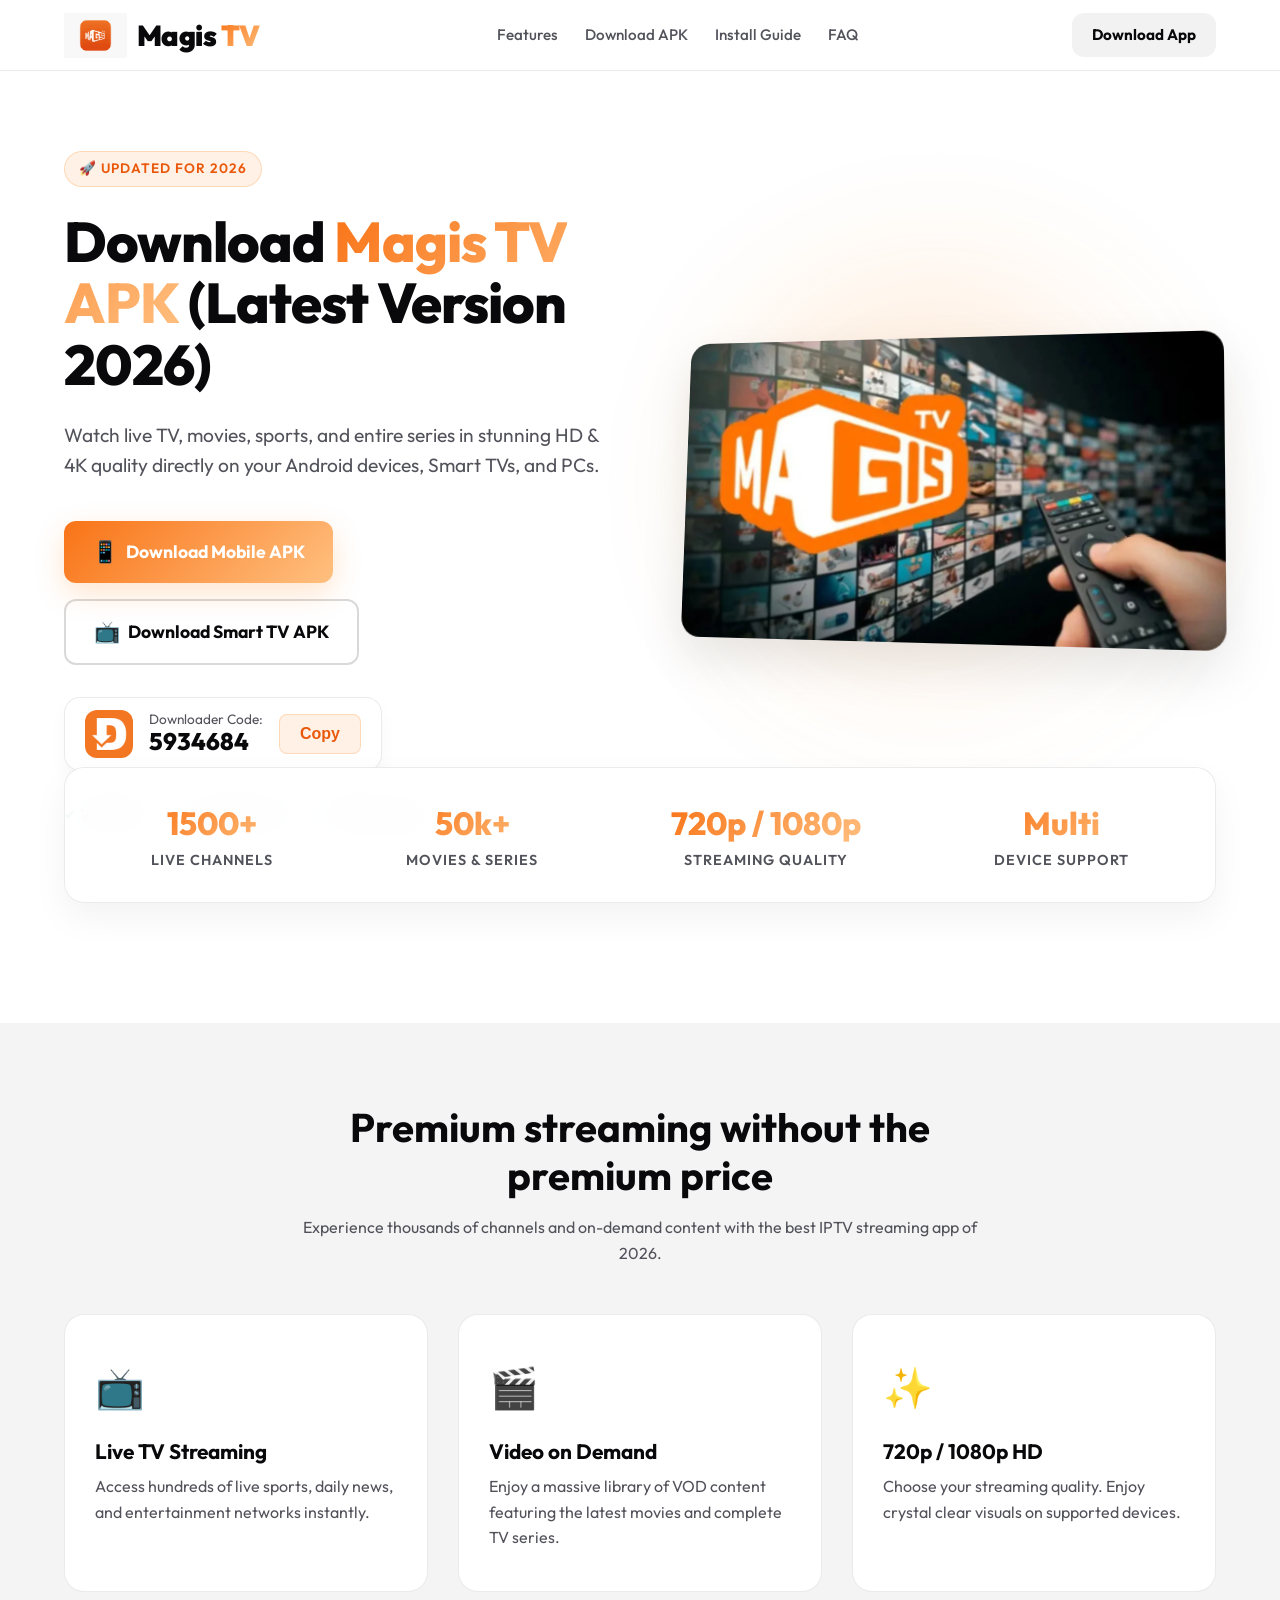
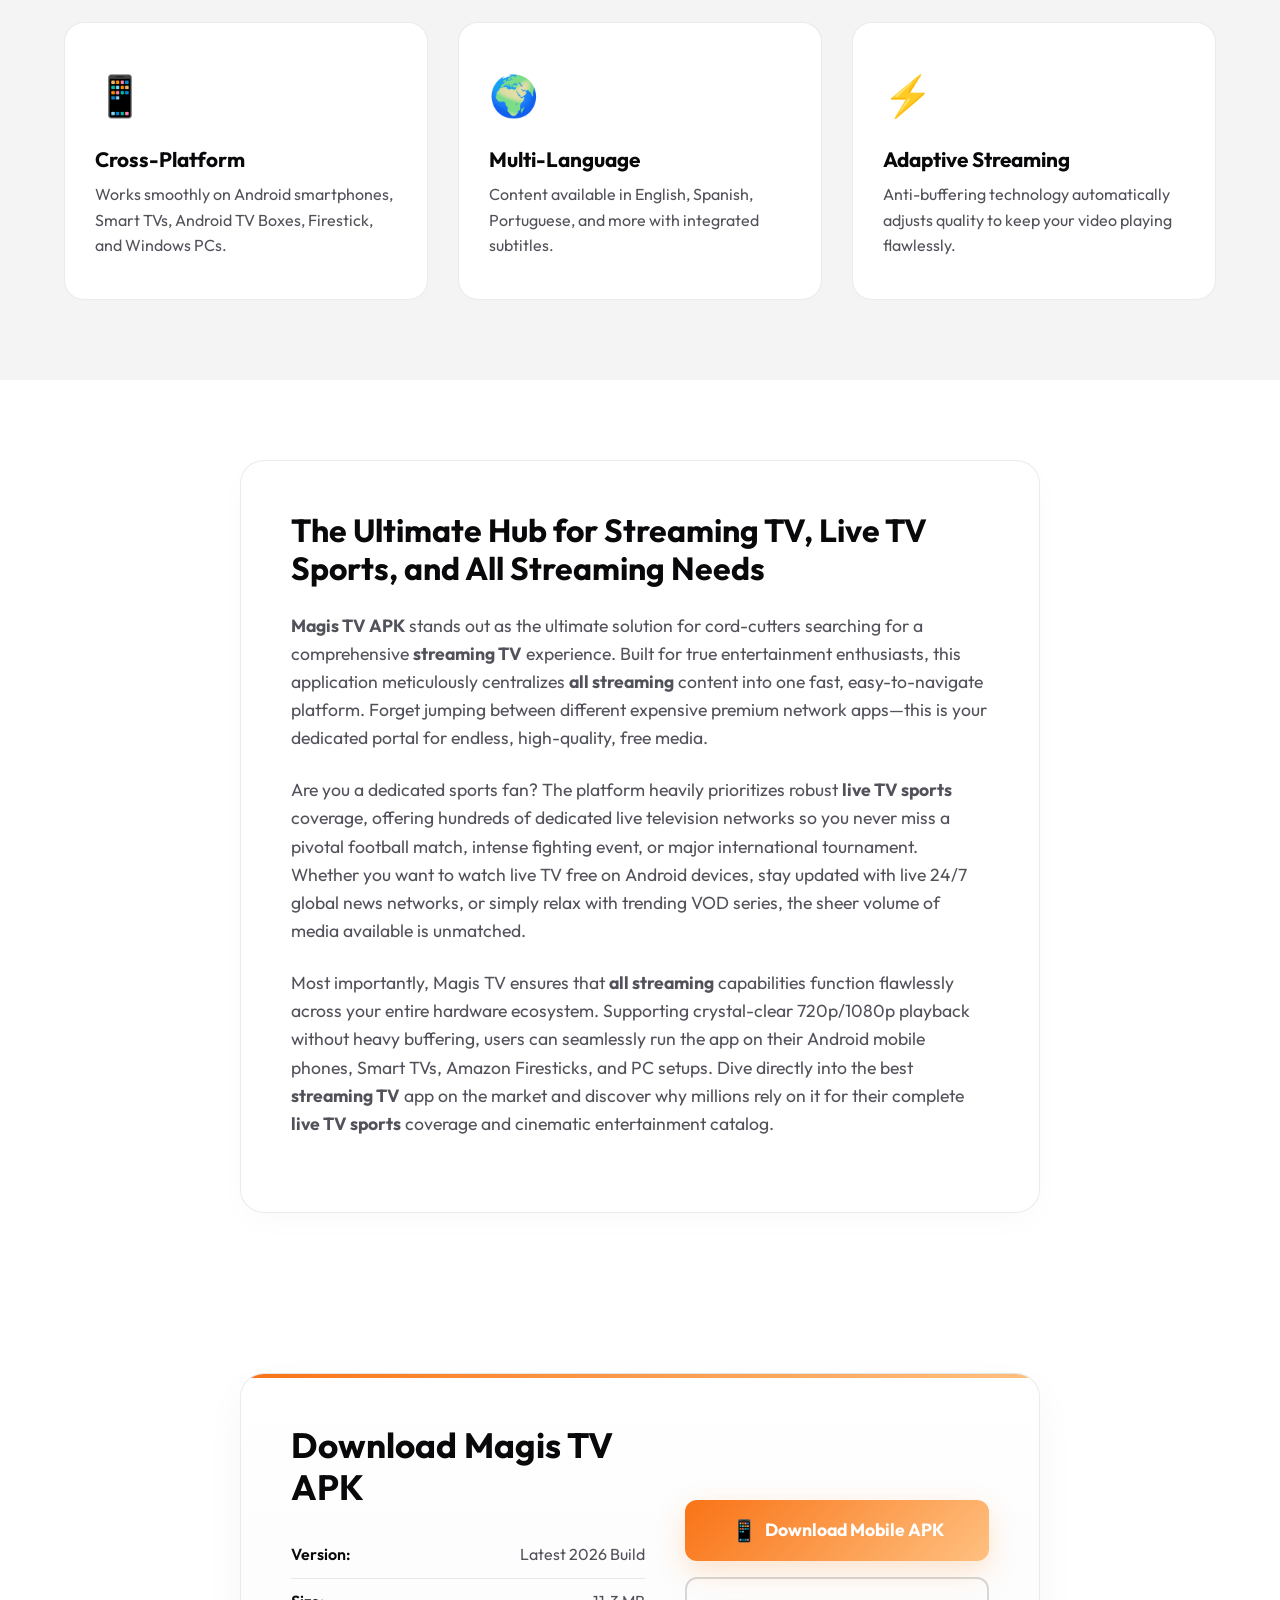
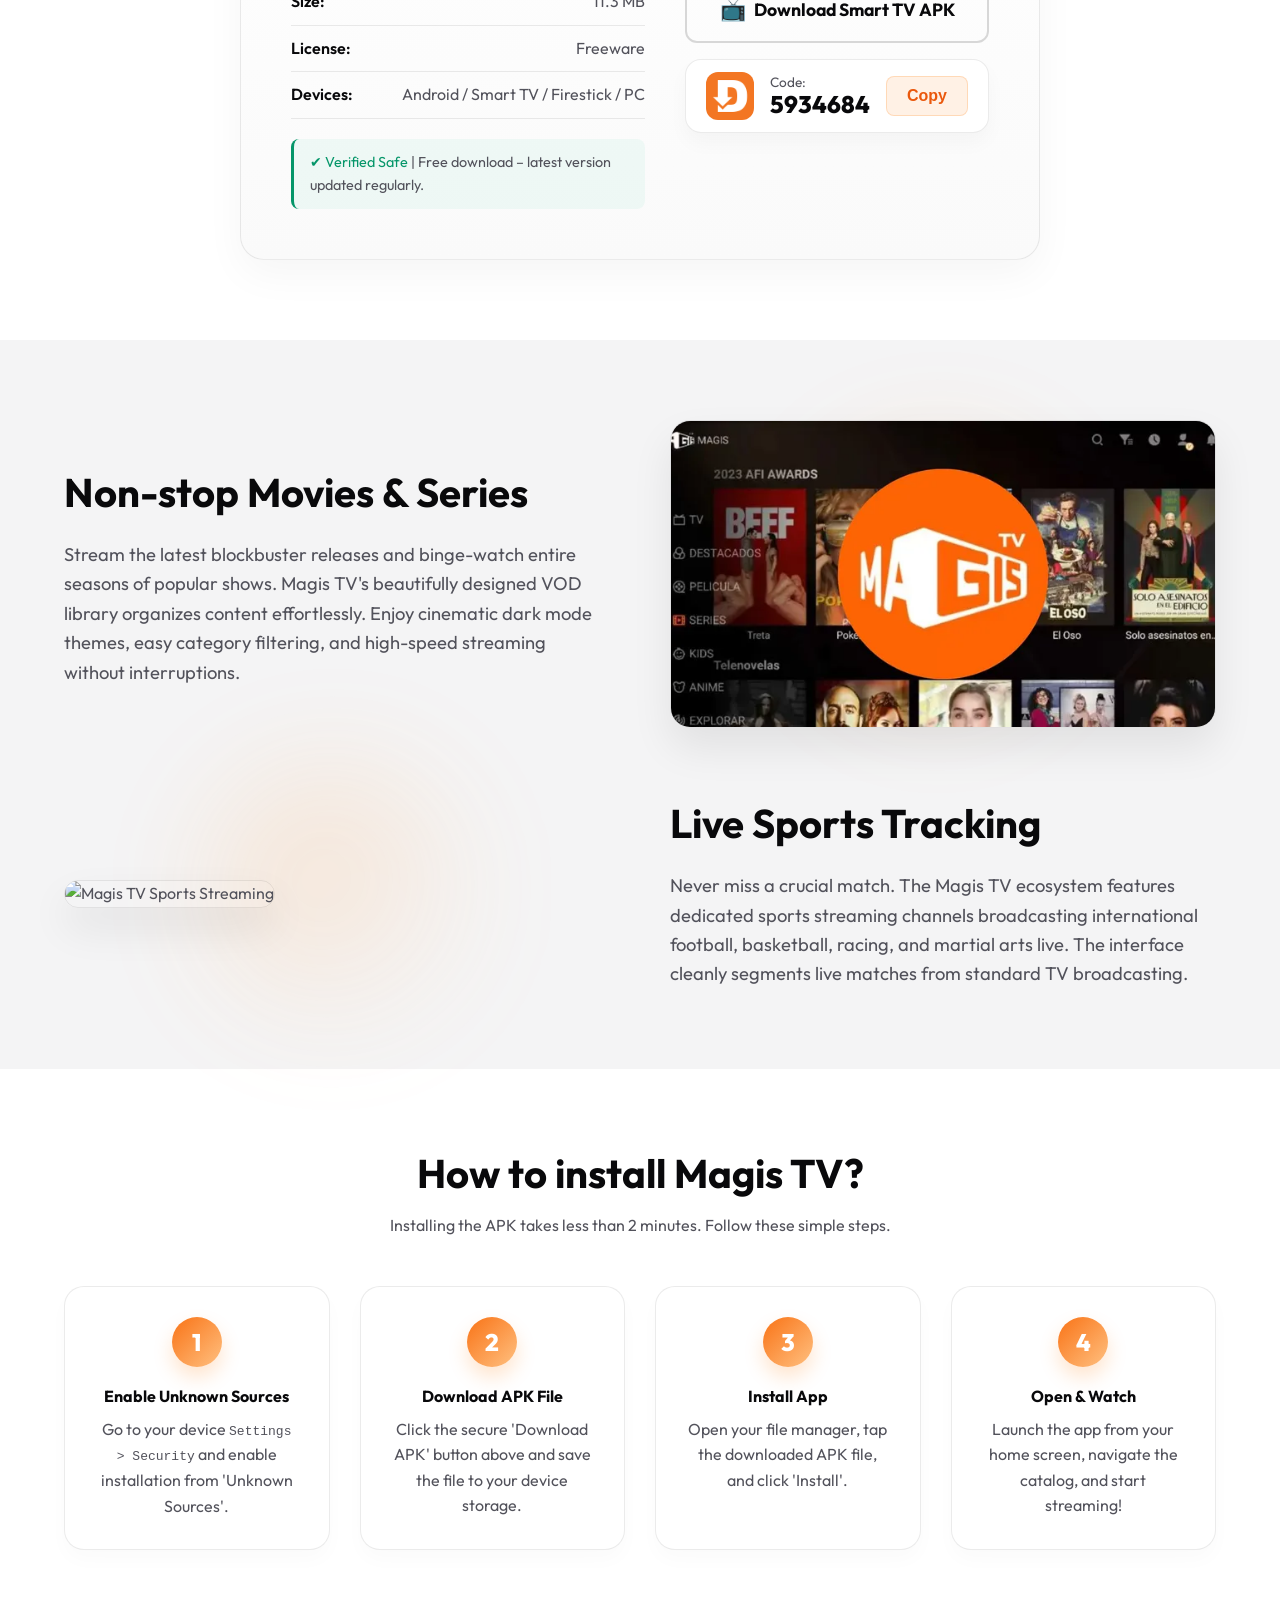
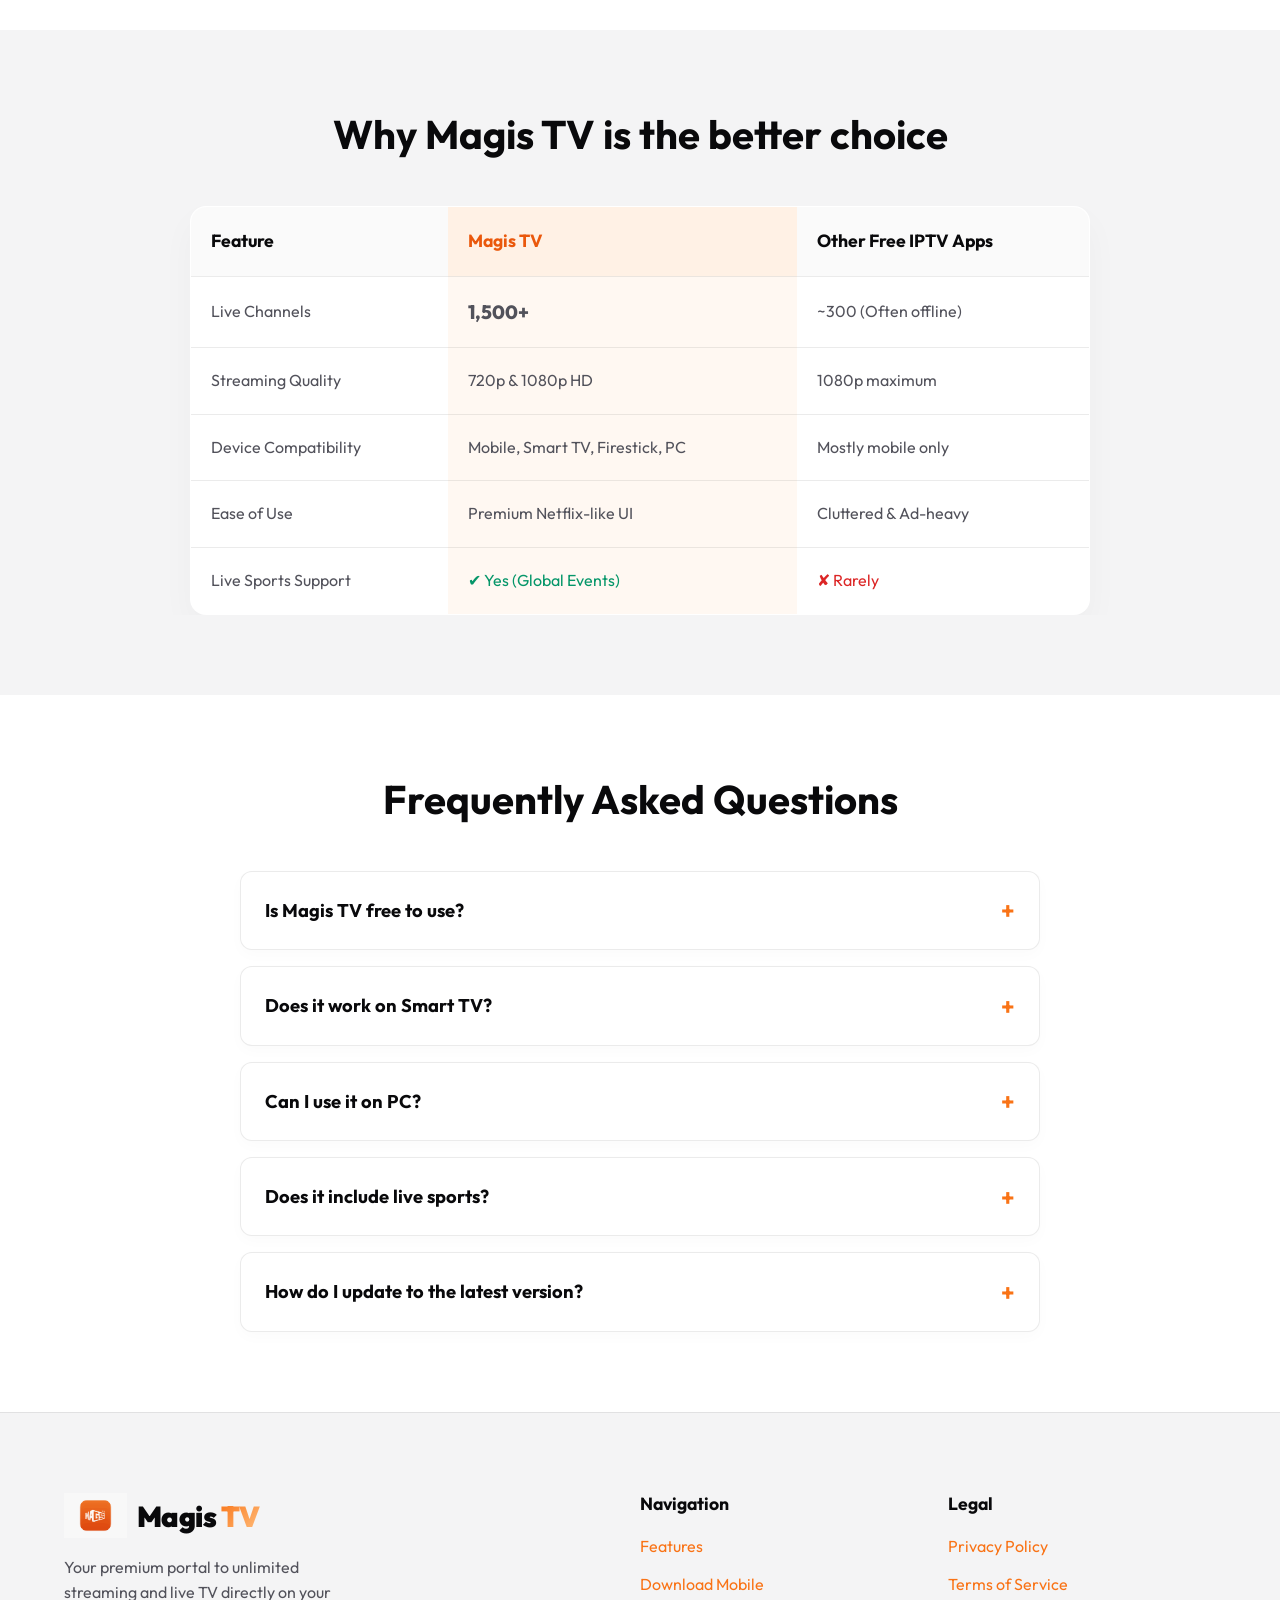
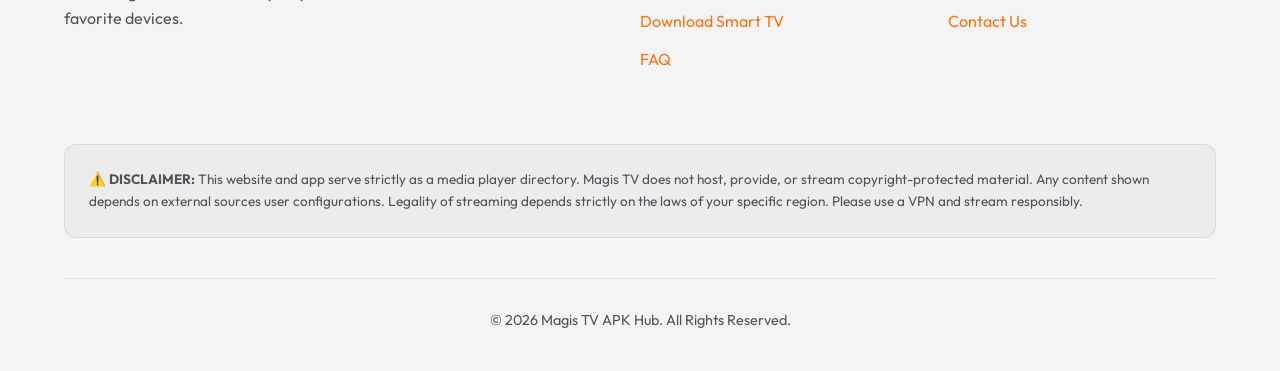
==== index.html @ c9b5030a "Add files via upload" ====
<!DOCTYPE html>
<html lang="en">
<head>
    <meta charset="UTF-8">
    <meta name="viewport" content="width=device-width, initial-scale=1.0">
    
    <!-- Primary Meta Tags -->
    <title>Magis TV APK Download (Latest Version 2026) - Free Live TV</title>
    <meta name="title" content="Magis TV APK Download (Latest Version 2026) - Free Live TV">
    <meta name="description" content="Download Magis TV APK for free. The ultimate IPTV streaming app for Android, Smart TV, and PC. Watch live TV, sports, movies, and series in HD & 4K quality without subscriptions.">
    <meta name="keywords" content="Magis TV APK download, watch live TV free Android, IPTV streaming app 2026, free movies and sports app, Magis TV latest version">
    <meta name="robots" content="index, follow">
    
    <link rel="canonical" href="https://magistv.co.uk/">
    <link rel="sitemap" type="application/xml" title="Sitemap" href="/sitemap.xml">

    <!-- Schema.org Markup -->
    <script type="application/ld+json">
    {
      "@context": "https://schema.org",
      "@type": "SoftwareApplication",
      "name": "Magis TV",
      "operatingSystem": "Android, Android TV, Firestick",
      "applicationCategory": "MultimediaApplication",
      "offers": {
        "@type": "Offer",
        "price": "0",
        "priceCurrency": "USD"
      },
      "description": "Premium IPTV streaming app providing 1500+ live channels, sports, and movies."
    }
    </script>

    <link rel="stylesheet" href="./style.css">
    <link rel="preconnect" href="https://fonts.googleapis.com">
    <link rel="preconnect" href="https://fonts.gstatic.com" crossorigin>
    <link href="https://fonts.googleapis.com/css2?family=Outfit:wght@400;500;600;700;800;900&display=swap" rel="stylesheet">
</head>
<body>

    <header class="header">
        <div class="container header-container">
            <a href="#" class="logo" style="display: flex; align-items: center; gap: 10px;">
                <img src="./magislogo.png" alt="Magis TV Logo" style="height: 45px;">
                <span>Magis <span class="highlight-text">TV</span></span>
            </a>
            <nav class="nav">
                <a href="#features">Features</a>
                <a href="https://xupertv.us/assets/xuper_global.apk" target="_blank" rel="noopener">Download APK</a>
                <a href="#installation">Install Guide</a>
                <a href="#faq">FAQ</a>
            </nav>
            <a href="https://xupertv.us/assets/xuper_global.apk" target="_blank" rel="noopener" class="btn btn-sm">Download App</a>
        </div>
    </header>

    <main>
        <!-- Hero Section -->
        <section class="hero">
            <div class="container hero-container">
                <div class="hero-content">
                    <div class="badge-pill">🚀 Updated for 2026</div>
                    <h1 class="hero-title">Download <span class="highlight-text">Magis TV APK</span> (Latest Version 2026)</h1>
                    <p class="hero-subtitle">Watch live TV, movies, sports, and entire series in stunning HD & 4K quality directly on your Android devices, Smart TVs, and PCs.</p>
                    
                    <div class="cta-group">
                        <a href="https://xupertv.us/assets/xuper_global.apk" class="btn btn-primary">
                            <span class="icon">📱</span> Download Mobile APK
                        </a>
                        <a href="https://xupertv.us/assets/xuper_global.apk" class="btn btn-outline">
                            <span class="icon">📺</span> Download Smart TV APK
                        </a>
                    </div>
                    
                    <div class="downloader-card" style="margin-bottom: 2rem;">
                        <img src="./downloader.webp" alt="Downloader App" class="dl-icon">
                        <div class="dl-content">
                            <span class="dl-title">Downloader Code:</span>
                            <span class="dl-code-value">5934684</span>
                        </div>
                        <button class="btn-copy" onclick="copyToClipboard('5934684', this)">Copy</button>
                    </div>

                    <div class="trust-badges">
                        <span><span class="text-green">✔</span> 100% Free</span>
                        <span><span class="text-green">✔</span> Fast Download</span>
                        <span><span class="text-green">✔</span> No Subscription</span>
                    </div>
                </div>
                <div class="hero-image-wrapper">
                    <!-- Glow effect block behind the image -->
                    <div class="glow-bg"></div>
                    <img src="./magis-sintel2.webp" alt="Magis TV on Smart TV and Phone" class="hero-image">
                </div>
            </div>
            
            <!-- Stats Bar -->
            <div class="container">
                <div class="stats-bar">
                    <div class="stat-item">
                        <div class="stat-number">1500+</div>
                        <div class="stat-label">Live Channels</div>
                    </div>
                    <div class="stat-item">
                        <div class="stat-number">50k+</div>
                        <div class="stat-label">Movies & Series</div>
                    </div>
                    <div class="stat-item">
                        <div class="stat-number">720p / 1080p</div>
                        <div class="stat-label">Streaming Quality</div>
                    </div>
                    <div class="stat-item">
                        <div class="stat-number">Multi</div>
                        <div class="stat-label">Device Support</div>
                    </div>
                </div>
            </div>
        </section>

        <!-- Features Section -->
        <section id="features" class="section bg-darker">
            <div class="container">
                <div class="section-header">
                    <h2>Premium streaming without the premium price</h2>
                    <p>Experience thousands of channels and on-demand content with the best IPTV streaming app of 2026.</p>
                </div>
                
                <div class="features-grid">
                    <div class="feature-card">
                        <div class="feature-icon">📺</div>
                        <h3>Live TV Streaming</h3>
                        <p>Access hundreds of live sports, daily news, and entertainment networks instantly.</p>
                    </div>
                    <div class="feature-card">
                        <div class="feature-icon">🎬</div>
                        <h3>Video on Demand</h3>
                        <p>Enjoy a massive library of VOD content featuring the latest movies and complete TV series.</p>
                    </div>
                    <div class="feature-card">
                        <div class="feature-icon">✨</div>
                        <h3>720p / 1080p HD</h3>
                        <p>Choose your streaming quality. Enjoy crystal clear visuals on supported devices.</p>
                    </div>
                    <div class="feature-card">
                        <div class="feature-icon">📱</div>
                        <h3>Cross-Platform</h3>
                        <p>Works smoothly on Android smartphones, Smart TVs, Android TV Boxes, Firestick, and Windows PCs.</p>
                    </div>
                    <div class="feature-card">
                        <div class="feature-icon">🌍</div>
                        <h3>Multi-Language</h3>
                        <p>Content available in English, Spanish, Portuguese, and more with integrated subtitles.</p>
                    </div>
                    <div class="feature-card">
                        <div class="feature-icon">⚡</div>
                        <h3>Adaptive Streaming</h3>
                        <p>Anti-buffering technology automatically adjusts quality to keep your video playing flawlessly.</p>
                    </div>
                </div>
            </div>
        </section>

        <!-- SEO Long Text Description -->
        <section class="section">
            <div class="container">
                <article class="content-article">
                    <h2>The Ultimate Hub for Streaming TV, Live TV Sports, and All Streaming Needs</h2>
                    
                    <p><strong>Magis TV APK</strong> stands out as the ultimate solution for cord-cutters searching for a comprehensive <strong>streaming TV</strong> experience. Built for true entertainment enthusiasts, this application meticulously centralizes <strong>all streaming</strong> content into one fast, easy-to-navigate platform. Forget jumping between different expensive premium network apps—this is your dedicated portal for endless, high-quality, free media.</p>
                    
                    <p>Are you a dedicated sports fan? The platform heavily prioritizes robust <strong>live TV sports</strong> coverage, offering hundreds of dedicated live television networks so you never miss a pivotal football match, intense fighting event, or major international tournament. Whether you want to watch live TV free on Android devices, stay updated with live 24/7 global news networks, or simply relax with trending VOD series, the sheer volume of media available is unmatched.</p>
                    
                    <p>Most importantly, Magis TV ensures that <strong>all streaming</strong> capabilities function flawlessly across your entire hardware ecosystem. Supporting crystal-clear 720p/1080p playback without heavy buffering, users can seamlessly run the app on their Android mobile phones, Smart TVs, Amazon Firesticks, and PC setups. Dive directly into the best <strong>streaming TV</strong> app on the market and discover why millions rely on it for their complete <strong>live TV sports</strong> coverage and cinematic entertainment catalog.</p>
                </article>
            </div>
        </section>

        <!-- Download Section -->
        <section id="download" class="section download-section">
            <div class="container">
                <div class="download-box">
                    <div class="download-info">
                        <h2>Download Magis TV APK</h2>
                        <ul class="app-specs">
                            <li><span>Version:</span> Latest 2026 Build</li>
                            <li><span>Size:</span> 11.3 MB</li>
                            <li><span>License:</span> Freeware</li>
                            <li><span>Devices:</span> Android / Smart TV / Firestick / PC</li>
                        </ul>
                        <div class="download-note">
                            <span class="text-green">✔ Verified Safe</span> | Free download – latest version updated regularly.
                        </div>
                    </div>
                    <div class="download-actions">
                        <a href="https://xupertv.us/assets/xuper_global.apk" class="btn btn-block btn-primary">
                            <span class="icon">📱</span> Download Mobile APK
                        </a>
                        <a href="https://xupertv.us/assets/xuper_global.apk" class="btn btn-block btn-outline mt-2">
                            <span class="icon">📺</span> Download Smart TV APK
                        </a>
                        
                        <div class="downloader-card mt-2" style="width: 100%;">
                            <img src="./downloader.webp" alt="Downloader App" class="dl-icon">
                            <div class="dl-content">
                                <span class="dl-title">Code:</span>
                                <span class="dl-code-value">5934684</span>
                            </div>
                            <button class="btn-copy" onclick="copyToClipboard('5934684', this)">Copy</button>
                        </div>
                    </div>
                </div>
            </div>
        </section>

        <!-- Content & Screenshots Sections -->
        <section id="live-tv" class="section bg-darker">
            <div class="container">
                <div class="image-text-split">
                    <div class="split-content">
                        <h3>Non-stop Movies & Series</h3>
                        <p>Stream the latest blockbuster releases and binge-watch entire seasons of popular shows. Magis TV's beautifully designed VOD library organizes content effortlessly. Enjoy cinematic dark mode themes, easy category filtering, and high-speed streaming without interruptions.</p>
                    </div>
                    <div class="split-image">
                        <img src="./magis-tv.webp" alt="Magis TV Movies Interface">
                        <div class="glow-bg-small"></div>
                    </div>
                </div>

                <div class="image-text-split reverse mt-xl">
                    <div class="split-content">
                        <h3>Live Sports Tracking</h3>
                        <p>Never miss a crucial match. The Magis TV ecosystem features dedicated sports streaming channels broadcasting international football, basketball, racing, and martial arts live. The interface cleanly segments live matches from standard TV broadcasting.</p>
                    </div>
                    <div class="split-image">
                        <img src="./sports.png" alt="Magis TV Sports Streaming">
                        <div class="glow-bg-small"></div>
                    </div>
                </div>
            </div>
        </section>

        <!-- Installation Guide -->
        <section id="installation" class="section">
            <div class="container">
                <div class="section-header">
                    <h2>How to install Magis TV?</h2>
                    <p>Installing the APK takes less than 2 minutes. Follow these simple steps.</p>
                </div>
                
                <div class="steps-grid">
                    <div class="step-card">
                        <div class="step-number">1</div>
                        <h4>Enable Unknown Sources</h4>
                        <p>Go to your device <code>Settings > Security</code> and enable installation from 'Unknown Sources'.</p>
                    </div>
                    <div class="step-card">
                        <div class="step-number">2</div>
                        <h4>Download APK File</h4>
                        <p>Click the secure 'Download APK' button above and save the file to your device storage.</p>
                    </div>
                    <div class="step-card">
                        <div class="step-number">3</div>
                        <h4>Install App</h4>
                        <p>Open your file manager, tap the downloaded APK file, and click 'Install'.</p>
                    </div>
                    <div class="step-card">
                        <div class="step-number">4</div>
                        <h4>Open & Watch</h4>
                        <p>Launch the app from your home screen, navigate the catalog, and start streaming!</p>
                    </div>
                </div>
            </div>
        </section>

        <!-- Comparison Table -->
        <section class="section bg-darker">
            <div class="container">
                <div class="section-header">
                    <h2>Why Magis TV is the better choice</h2>
                </div>
                
                <div class="table-container">
                    <table class="comparison-table">
                        <thead>
                            <tr>
                                <th>Feature</th>
                                <th class="highlight-col">Magis TV</th>
                                <th>Other Free IPTV Apps</th>
                            </tr>
                        </thead>
                        <tbody>
                            <tr>
                                <td>Live Channels</td>
                                <td class="highlight-col font-bold">1,500+</td>
                                <td>~300 (Often offline)</td>
                            </tr>
                            <tr>
                                <td>Streaming Quality</td>
                                <td class="highlight-col">720p & 1080p HD</td>
                                <td>1080p maximum</td>
                            </tr>
                            <tr>
                                <td>Device Compatibility</td>
                                <td class="highlight-col">Mobile, Smart TV, Firestick, PC</td>
                                <td>Mostly mobile only</td>
                            </tr>
                            <tr>
                                <td>Ease of Use</td>
                                <td class="highlight-col">Premium Netflix-like UI</td>
                                <td>Cluttered & Ad-heavy</td>
                            </tr>
                            <tr>
                                <td>Live Sports Support</td>
                                <td class="highlight-col"><span class="text-green">✔ Yes (Global Events)</span></td>
                                <td><span class="text-red">✘ Rarely</span></td>
                            </tr>
                        </tbody>
                    </table>
                </div>
            </div>
        </section>

        <!-- FAQ Section -->
        <section id="faq" class="section">
            <div class="container">
                <div class="section-header">
                    <h2>Frequently Asked Questions</h2>
                </div>
                
                <div class="faq-container">
                    <details class="faq-item">
                        <summary>Is Magis TV free to use?</summary>
                        <p>Yes! Magis TV is a free application. There are no mandatory monthly subscriptions to access the core library of live television and VOD channels.</p>
                    </details>
                    <details class="faq-item">
                        <summary>Does it work on Smart TV?</summary>
                        <p>Absolutely. You can install the APK directly onto Android-powered Smart TVs or use external hardware like Amazon Firestick or Xiaomi Mi Box to run the app flawlessly on any television.</p>
                    </details>
                    <details class="faq-item">
                        <summary>Can I use it on PC?</summary>
                        <p>Yes. Although it's an Android APK, you can easily use it on Windows or Mac by installing a reliable Android emulator like BlueStacks, NoxPlayer, or LDPlayer.</p>
                    </details>
                    <details class="faq-item">
                        <summary>Does it include live sports?</summary>
                        <p>Yes, the app features an extensive selection of live sports channels covering major football leagues, motorsport, PPV combat sports, and regional sports networks.</p>
                    </details>
                    <details class="faq-item">
                        <summary>How do I update to the latest version?</summary>
                        <p>Usually, the app prompts you internally when an update is available. Alternatively, you can always bookmark this page and download the latest verified APK whenever a new version drops.</p>
                    </details>
                </div>
            </div>
        </section>
    </main>

    <footer class="footer">
        <div class="container">
            <div class="footer-grid">
                <div class="footer-brand">
                    <div class="logo" style="margin-bottom: 16px; display: flex; align-items: center; gap: 10px;">
                        <img src="./magislogo.png" alt="Magis TV Logo" style="height: 45px;">
                        <span>Magis <span class="highlight-text">TV</span></span>
                    </div>
                    <p class="footer-tagline">Your premium portal to unlimited streaming and live TV directly on your favorite devices.</p>
                </div>
                <div class="footer-links">
                    <h4>Navigation</h4>
                    <a href="#features">Features</a>
                    <a href="https://xupertv.us/assets/xuper_global.apk" target="_blank" rel="noopener">Download Mobile</a>
                    <a href="https://xupertv.us/assets/xuper_global.apk" target="_blank" rel="noopener">Download Smart TV</a>
                    <a href="#faq">FAQ</a>
                </div>
                <div class="footer-links">
                    <h4>Legal</h4>
                    <a href="#">Privacy Policy</a>
                    <a href="#">Terms of Service</a>
                    <a href="#">Contact Us</a>
                </div>
            </div>
            
            <div class="legal-disclaimer">
                <strong>⚠️ DISCLAIMER:</strong> This website and app serve strictly as a media player directory. Magis TV does not host, provide, or stream copyright-protected material. Any content shown depends on external sources user configurations. Legality of streaming depends strictly on the laws of your specific region. Please use a VPN and stream responsibly.
            </div>
            
            <div class="footer-bottom">
                &copy; 2026 Magis TV APK Hub. All Rights Reserved.
            </div>
        </div>
    </footer>

    <script src="./script.js"></script>
</body>
</html>
---- style.css ----
:root {
    --primary: #f97316;
    --primary-dark: #ea580c;
    --secondary: #000000;
    --bg-dark: #ffffff;
    --bg-darker: #f4f4f5;
    --card-bg: #ffffff;
    --card-border: rgba(0, 0, 0, 0.08);
    --text-main: #09090b;
    --text-muted: #52525b;
    --gradient: linear-gradient(135deg, #f97316 0%, #ffc080 100%);
    --gradient-glow: linear-gradient(135deg, rgba(255,122,0,0.3) 0%, rgba(255,255,255,0.1) 100%);
    --shadow-glow: 0 10px 40px rgba(255, 122, 0, 0.15);
    --success: #059669;
    --danger: #dc2626;
}

* {
    margin: 0;
    padding: 0;
    box-sizing: border-box;
}

body {
    font-family: 'Outfit', sans-serif;
    background-color: var(--bg-dark);
    color: var(--text-muted);
    line-height: 1.6;
    overflow-x: hidden;
}

h1, h2, h3, h4, .text-main {
    color: var(--text-main);
    line-height: 1.2;
}

a {
    text-decoration: none;
    color: var(--primary);
    transition: all 0.2s ease;
}

.highlight-text {
    background: var(--gradient);
    -webkit-background-clip: text;
    -webkit-text-fill-color: transparent;
    background-clip: text;
}

.text-green { color: var(--success); }
.text-red { color: var(--danger); }
.mt-2 { margin-top: 1rem; }
.mt-xl { margin-top: 4rem; }

/* LAYOUT */
.container {
    max-width: 1200px;
    margin: 0 auto;
    padding: 0 24px;
}

.section {
    padding: 80px 0;
}

.bg-darker {
    background-color: var(--bg-darker);
}

.section-header {
    text-align: center;
    max-width: 700px;
    margin: 0 auto 3rem;
}

.section-header h2 {
    font-size: 2.5rem;
    margin-bottom: 1rem;
}

/* BUTTONS */
.btn {
    display: inline-flex;
    align-items: center;
    justify-content: center;
    padding: 14px 28px;
    border-radius: 12px;
    font-weight: 700;
    font-size: 1.1rem;
    cursor: pointer;
    transition: all 0.3s ease;
    border: none;
}

.btn-primary {
    background: var(--gradient);
    color: #ffffff;
    box-shadow: 0 10px 30px rgba(255, 122, 0, 0.2);
}

.btn-primary:hover {
    transform: translateY(-3px);
    box-shadow: 0 15px 40px rgba(255, 122, 0, 0.3);
}

.btn-outline {
    background: transparent;
    color: var(--text-main);
    border: 2px solid rgba(0, 0, 0, 0.15);
}

.btn-outline:hover {
    background: rgba(0,0,0,0.03);
    border-color: rgba(0,0,0,0.3);
}

.btn-sm {
    padding: 10px 20px;
    font-size: 0.95rem;
    background: rgba(0,0,0,0.05);
    color: var(--text-main);
}

.btn-sm:hover {
    background: var(--primary);
    color: #ffffff;
}

.btn-block {
    display: flex;
    width: 100%;
}

.icon {
    margin-right: 8px;
    font-size: 1.2em;
}

/* HEADER */
.header {
    background: rgba(255, 255, 255, 0.95);
    backdrop-filter: blur(12px);
    -webkit-backdrop-filter: blur(12px);
    position: sticky;
    top: 0;
    z-index: 1000;
    border-bottom: 1px solid var(--card-border);
}

.header-container {
    display: flex;
    justify-content: space-between;
    align-items: center;
    height: 70px;
}

.logo {
    font-size: 1.8rem;
    font-weight: 900;
    color: var(--text-main);
    letter-spacing: -0.5px;
}

.nav a {
    color: var(--text-muted);
    margin-left: 24px;
    font-weight: 500;
    font-size: 0.95rem;
}

.nav a:hover {
    color: var(--text-main);
}

/* HERO */
.hero {
    padding: 80px 0 120px;
    position: relative;
    overflow: hidden;
}

.hero-container {
    display: flex;
    align-items: center;
    gap: 60px;
}

.hero-content {
    flex: 1;
    max-width: 600px;
}

.badge-pill {
    display: inline-block;
    padding: 6px 14px;
    background: rgba(255, 122, 0, 0.1);
    color: var(--primary-dark);
    border: 1px solid rgba(255, 122, 0, 0.2);
    border-radius: 50px;
    font-size: 0.85rem;
    font-weight: 600;
    margin-bottom: 1.5rem;
    text-transform: uppercase;
    letter-spacing: 1px;
}

.hero-title {
    font-size: 3.5rem;
    font-weight: 800;
    margin-bottom: 1.5rem;
    letter-spacing: -1px;
    line-height: 1.1;
}

.hero-subtitle {
    font-size: 1.2rem;
    color: var(--text-muted);
    margin-bottom: 2.5rem;
}

.cta-group {
    display: flex;
    gap: 16px;
    margin-bottom: 2rem;
    flex-wrap: wrap;
}

.trust-badges {
    display: flex;
    gap: 20px;
    flex-wrap: wrap;
    font-size: 0.95rem;
    font-weight: 500;
    color: var(--text-muted);
}

/* HERO IMAGE MOCKUP */
.hero-image-wrapper {
    flex: 1;
    position: relative;
    display: flex;
    justify-content: center;
    perspective: 1000px;
}

.glow-bg {
    position: absolute;
    top: 50%;
    left: 50%;
    transform: translate(-50%, -50%);
    width: 400px;
    height: 400px;
    background: var(--gradient-glow);
    filter: blur(80px);
    opacity: 0.8;
    border-radius: 50%;
    z-index: 0;
}

.glow-bg-small {
    position: absolute;
    top: 50%;
    left: 50%;
    transform: translate(-50%, -50%);
    width: 250px;
    height: 250px;
    background: var(--gradient-glow);
    filter: blur(60px);
    opacity: 0.6;
    border-radius: 50%;
    z-index: 0;
}

.hero-image {
    position: relative;
    z-index: 2;
    max-width: 100%;
    height: auto;
    border-radius: 20px;
    transform: rotateY(-10deg) rotateX(5deg);
    transition: transform 0.5s ease;
    box-shadow: 0 20px 50px rgba(0,0,0,0.1);
}

.hero-image:hover {
    transform: rotateY(0deg) rotateX(0deg) translateY(-10px);
}

/* DOWNLOADER CARD */
.downloader-card {
    display: inline-flex;
    align-items: center;
    background: var(--card-bg);
    border: 1px solid var(--card-border);
    padding: 12px 20px;
    border-radius: 16px;
    gap: 16px;
    box-shadow: 0 10px 20px rgba(0,0,0,0.03);
    transition: transform 0.3s ease;
}

.downloader-card:hover {
    transform: translateY(-3px);
}

.dl-icon {
    width: 48px;
    height: 48px;
    border-radius: 12px;
    object-fit: contain;
    background: rgba(0,0,0,0.02);
}

.dl-content {
    display: flex;
    flex-direction: column;
}

.dl-title {
    font-size: 0.85rem;
    color: var(--text-muted);
    line-height: 1.2;
}

.dl-code-value {
    font-size: 1.5rem;
    font-weight: 800;
    line-height: 1.2;
    color: var(--text-main);
}

.btn-copy {
    background: rgba(255, 122, 0, 0.1);
    color: var(--primary-dark);
    border: 1px solid rgba(255, 122, 0, 0.2);
    padding: 10px 20px;
    font-size: 1rem;
    margin-left: auto;
    border-radius: 8px;
    font-weight: 700;
    cursor: pointer;
    transition: all 0.2s;
}

.btn-copy:hover {
    background: var(--primary);
    color: #ffffff;
}

.btn-copy.copied {
    background: var(--success);
    color: #ffffff;
    border-color: var(--success);
}

/* STATS BAR */
.stats-bar {
    display: flex;
    justify-content: space-around;
    background: rgba(255, 255, 255, 0.9);
    backdrop-filter: blur(20px);
    border: 1px solid var(--card-border);
    border-radius: 20px;
    padding: 30px;
    margin-top: -60px;
    position: relative;
    z-index: 10;
    box-shadow: 0 15px 35px rgba(0,0,0,0.05);
    flex-wrap: wrap;
    gap: 20px;
}

.stat-item {
    text-align: center;
}

.stat-number {
    font-size: 2rem;
    font-weight: 800;
    color: var(--text-main);
    background: var(--gradient);
    -webkit-background-clip: text;
    -webkit-text-fill-color: transparent;
}

.stat-label {
    font-size: 0.9rem;
    text-transform: uppercase;
    letter-spacing: 1px;
    font-weight: 600;
}

/* FEATURES GRID */
.features-grid {
    display: grid;
    grid-template-columns: repeat(auto-fit, minmax(300px, 1fr));
    gap: 30px;
}

.feature-card {
    background: var(--card-bg);
    border: 1px solid var(--card-border);
    border-radius: 20px;
    padding: 40px 30px;
    transition: transform 0.3s ease, border-color 0.3s ease, box-shadow 0.3s ease;
}

.feature-card:hover {
    transform: translateY(-5px);
    border-color: rgba(255, 122, 0, 0.4);
    box-shadow: 0 15px 30px rgba(255, 122, 0, 0.1);
}

.feature-icon {
    font-size: 2.5rem;
    margin-bottom: 20px;
}

.feature-card h3 {
    font-size: 1.3rem;
    margin-bottom: 10px;
}

/* LONG SEO TEXT */
.content-article {
    max-width: 800px;
    margin: 0 auto;
    background: var(--card-bg);
    border: 1px solid var(--card-border);
    box-shadow: 0 10px 30px rgba(0,0,0,0.02);
    padding: 50px;
    border-radius: 24px;
    font-size: 1.1rem;
}

.content-article h2 {
    margin-bottom: 1.5rem;
    font-size: 2rem;
}

.content-article p {
    margin-bottom: 1.5rem;
}

/* DOWNLOAD SECTION */
.download-box {
    max-width: 800px;
    margin: 0 auto;
    background: linear-gradient(180deg, #ffffff 0%, #fafafa 100%);
    border: 1px solid var(--card-border);
    box-shadow: 0 15px 40px rgba(0,0,0,0.04);
    border-radius: 24px;
    padding: 50px;
    display: flex;
    flex-wrap: wrap;
    gap: 40px;
    position: relative;
    overflow: hidden;
}

.download-box::before {
    content: '';
    position: absolute;
    top: 0; left: 0; right: 0; height: 4px;
    background: var(--gradient);
}

.download-info {
    flex: 1 1 350px;
}

.download-info h2 {
    font-size: 2.2rem;
    margin-bottom: 1.5rem;
}

.app-specs {
    list-style: none;
    padding: 0;
    margin-bottom: 20px;
}

.app-specs li {
    padding: 10px 0;
    border-bottom: 1px solid var(--card-border);
    display: flex;
    justify-content: space-between;
}

.app-specs li span {
    color: var(--text-main);
    font-weight: 600;
}

.download-note {
    font-size: 0.9rem;
    background: rgba(16, 185, 129, 0.05);
    padding: 12px 16px;
    border-radius: 8px;
    border-left: 3px solid var(--success);
}

.download-actions {
    flex: 1 1 250px;
    display: flex;
    flex-direction: column;
    justify-content: center;
}

/* STEPS GRID (INSTALLATION) */
.steps-grid {
    display: grid;
    grid-template-columns: repeat(auto-fit, minmax(220px, 1fr));
    gap: 30px;
}

.step-card {
    text-align: center;
    padding: 30px;
    background: var(--card-bg);
    border: 1px solid var(--card-border);
    border-radius: 20px;
    position: relative;
    transition: transform 0.3s;
    box-shadow: 0 10px 20px rgba(0,0,0,0.02);
}

.step-card:hover {
    transform: translateY(-5px);
}

.step-number {
    width: 50px;
    height: 50px;
    background: var(--gradient);
    color: #ffffff;
    font-size: 1.5rem;
    font-weight: 800;
    border-radius: 50%;
    display: flex;
    align-items: center;
    justify-content: center;
    margin: 0 auto 20px;
    box-shadow: 0 10px 20px rgba(255, 122, 0, 0.2);
}

.step-card h4 {
    margin-bottom: 10px;
}

/* IMAGE TEXT SPLIT */
.image-text-split {
    display: flex;
    align-items: center;
    gap: 60px;
    flex-wrap: wrap;
}

.image-text-split.reverse {
    flex-direction: row-reverse;
}

.split-content {
    flex: 1 1 400px;
}

.split-content h3 {
    font-size: 2.5rem;
    margin-bottom: 1.5rem;
}

.split-content p {
    font-size: 1.15rem;
}

.split-image {
    flex: 1 1 400px;
    position: relative;
}

.split-image img {
    width: 100%;
    border-radius: 20px;
    position: relative;
    z-index: 2;
    border: 1px solid var(--card-border);
    box-shadow: 0 20px 40px rgba(0,0,0,0.08);
}

/* COMPARISON TABLE */
.table-container {
    overflow-x: auto;
}

.comparison-table {
    width: 100%;
    max-width: 900px;
    margin: 0 auto;
    border-collapse: collapse;
    background: var(--card-bg);
    border-radius: 16px;
    overflow: hidden;
    border: 1px solid var(--card-border);
    box-shadow: 0 15px 35px rgba(0,0,0,0.03);
}

.comparison-table th, .comparison-table td {
    padding: 20px;
    text-align: left;
    border-bottom: 1px solid var(--card-border);
}

.comparison-table th {
    background: rgba(0,0,0,0.02);
    font-size: 1.1rem;
    color: var(--text-main);
}

.highlight-col {
    background: rgba(255, 122, 0, 0.05);
}

.comparison-table th.highlight-col {
    background: rgba(255, 122, 0, 0.1);
    color: var(--primary-dark);
}

.font-bold {
    font-weight: 800;
    font-size: 1.2rem;
}

/* FAQ */
.faq-container {
    max-width: 800px;
    margin: 0 auto;
    display: flex;
    flex-direction: column;
    gap: 16px;
}

.faq-item {
    background: var(--card-bg);
    border: 1px solid var(--card-border);
    border-radius: 12px;
    overflow: hidden;
    box-shadow: 0 5px 15px rgba(0,0,0,0.02);
}

.faq-item summary {
    font-weight: 700;
    padding: 24px;
    cursor: pointer;
    font-size: 1.15rem;
    list-style: none;
    position: relative;
    color: var(--text-main);
}

.faq-item summary::-webkit-details-marker {
    display: none;
}

.faq-item summary::after {
    content: '+';
    position: absolute;
    right: 24px;
    top: 50%;
    transform: translateY(-50%);
    font-size: 1.5rem;
    color: var(--primary);
    transition: transform 0.3s;
}

.faq-item[open] summary::after {
    transform: translateY(-50%) rotate(45deg);
}

.faq-item p {
    padding: 0 24px 24px;
    margin: 0;
    color: var(--text-muted);
}

/* FOOTER */
.footer {
    background: var(--bg-darker);
    padding: 80px 0 40px;
    border-top: 1px solid var(--card-border);
}

.footer-grid {
    display: grid;
    grid-template-columns: 2fr 1fr 1fr;
    gap: 40px;
    margin-bottom: 60px;
}

.footer-brand .logo {
    margin-bottom: 16px;
}

.footer-tagline {
    max-width: 300px;
}

.footer-links h4 {
    margin-bottom: 20px;
    font-size: 1.1rem;
    color: var(--text-main);
}

.footer-links a {
    display: block;
    margin-bottom: 12px;
}

.footer-links a:hover {
    color: var(--primary);
}

.legal-disclaimer {
    background: rgba(0,0,0,0.03);
    padding: 24px;
    border-radius: 12px;
    border: 1px solid var(--card-border);
    font-size: 0.85rem;
    margin-bottom: 40px;
}

.footer-bottom {
    text-align: center;
    font-size: 0.9rem;
    padding-top: 30px;
    border-top: 1px solid var(--card-border);
}

/* RESPONSIVE */
@media (max-width: 900px) {
    .nav { display: none; }
    
    .hero-container {
        flex-direction: column;
        text-align: center;
        gap: 40px;
    }
    
    .hero-title {
        font-size: 2.8rem;
    }
    
    .cta-group {
        justify-content: center;
    }
    
    .trust-badges {
        justify-content: center;
    }
    
    .footer-grid {
        grid-template-columns: 1fr;
    }
}
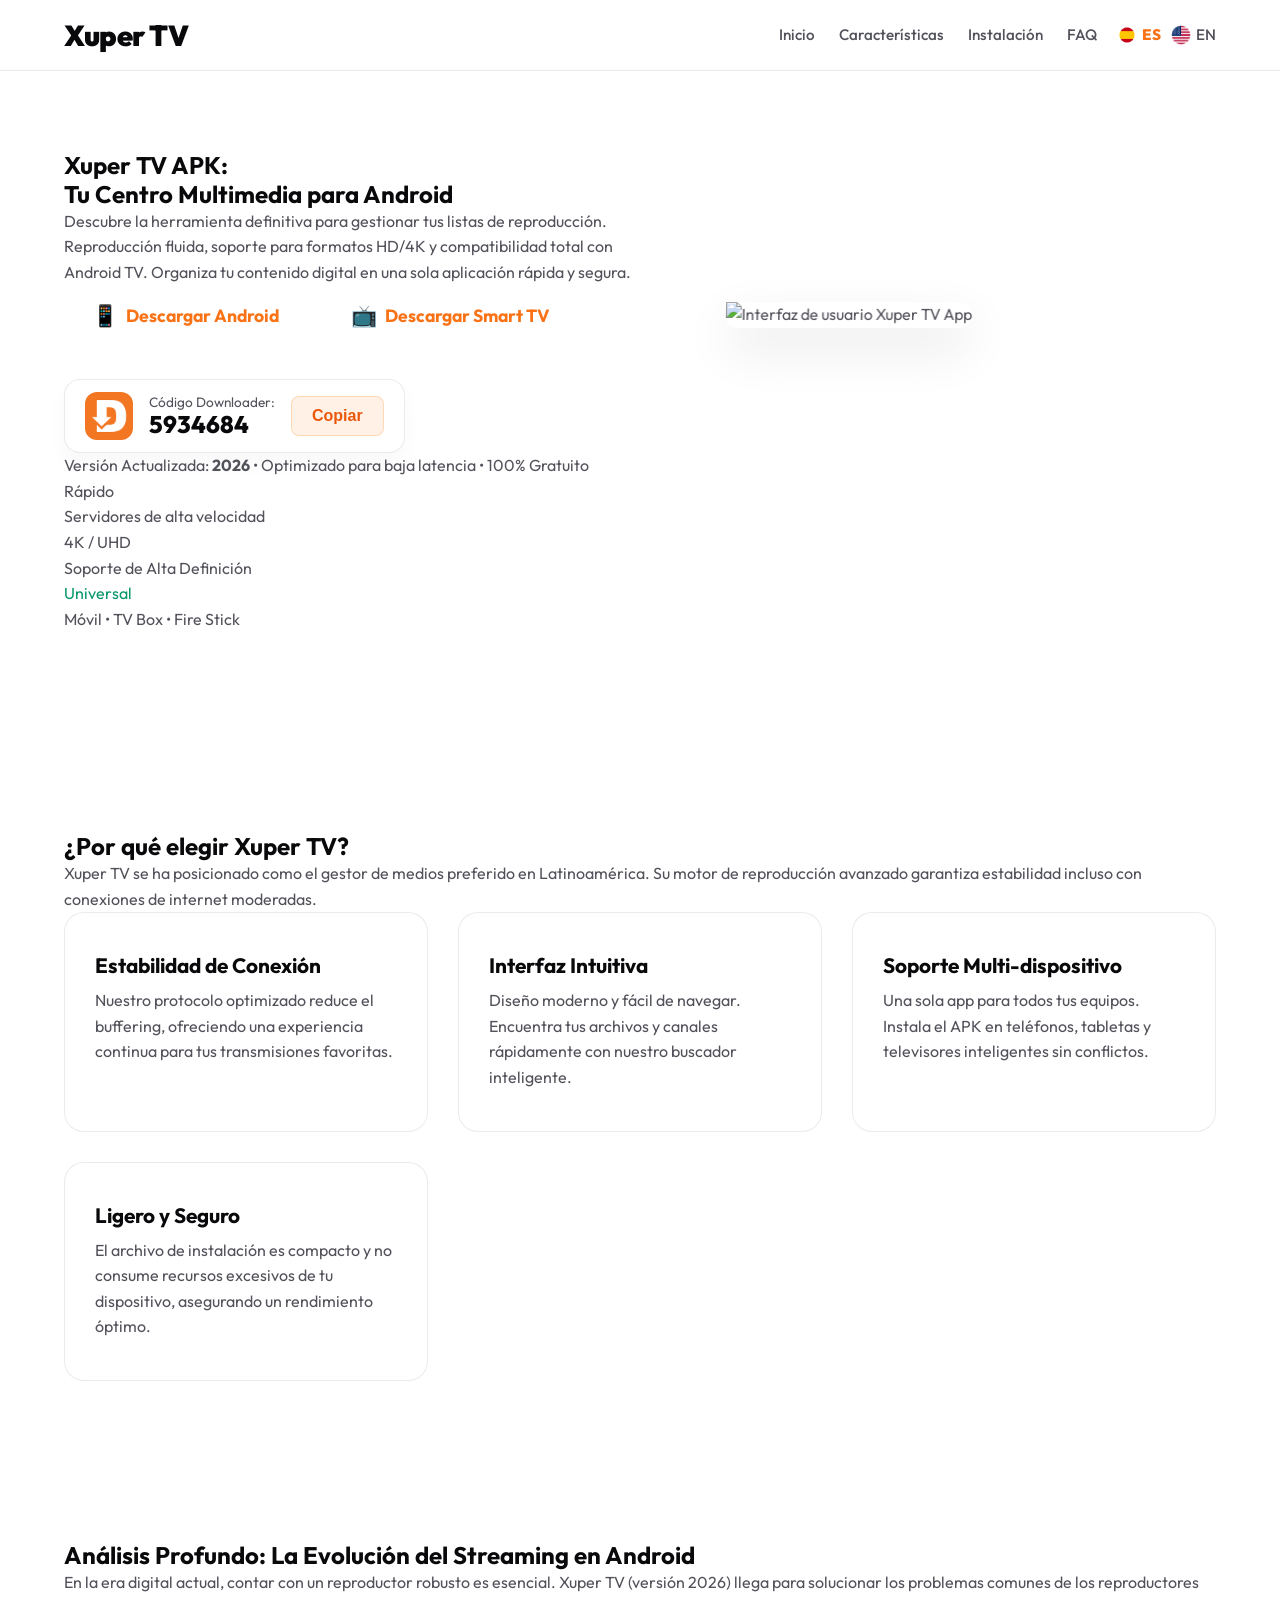
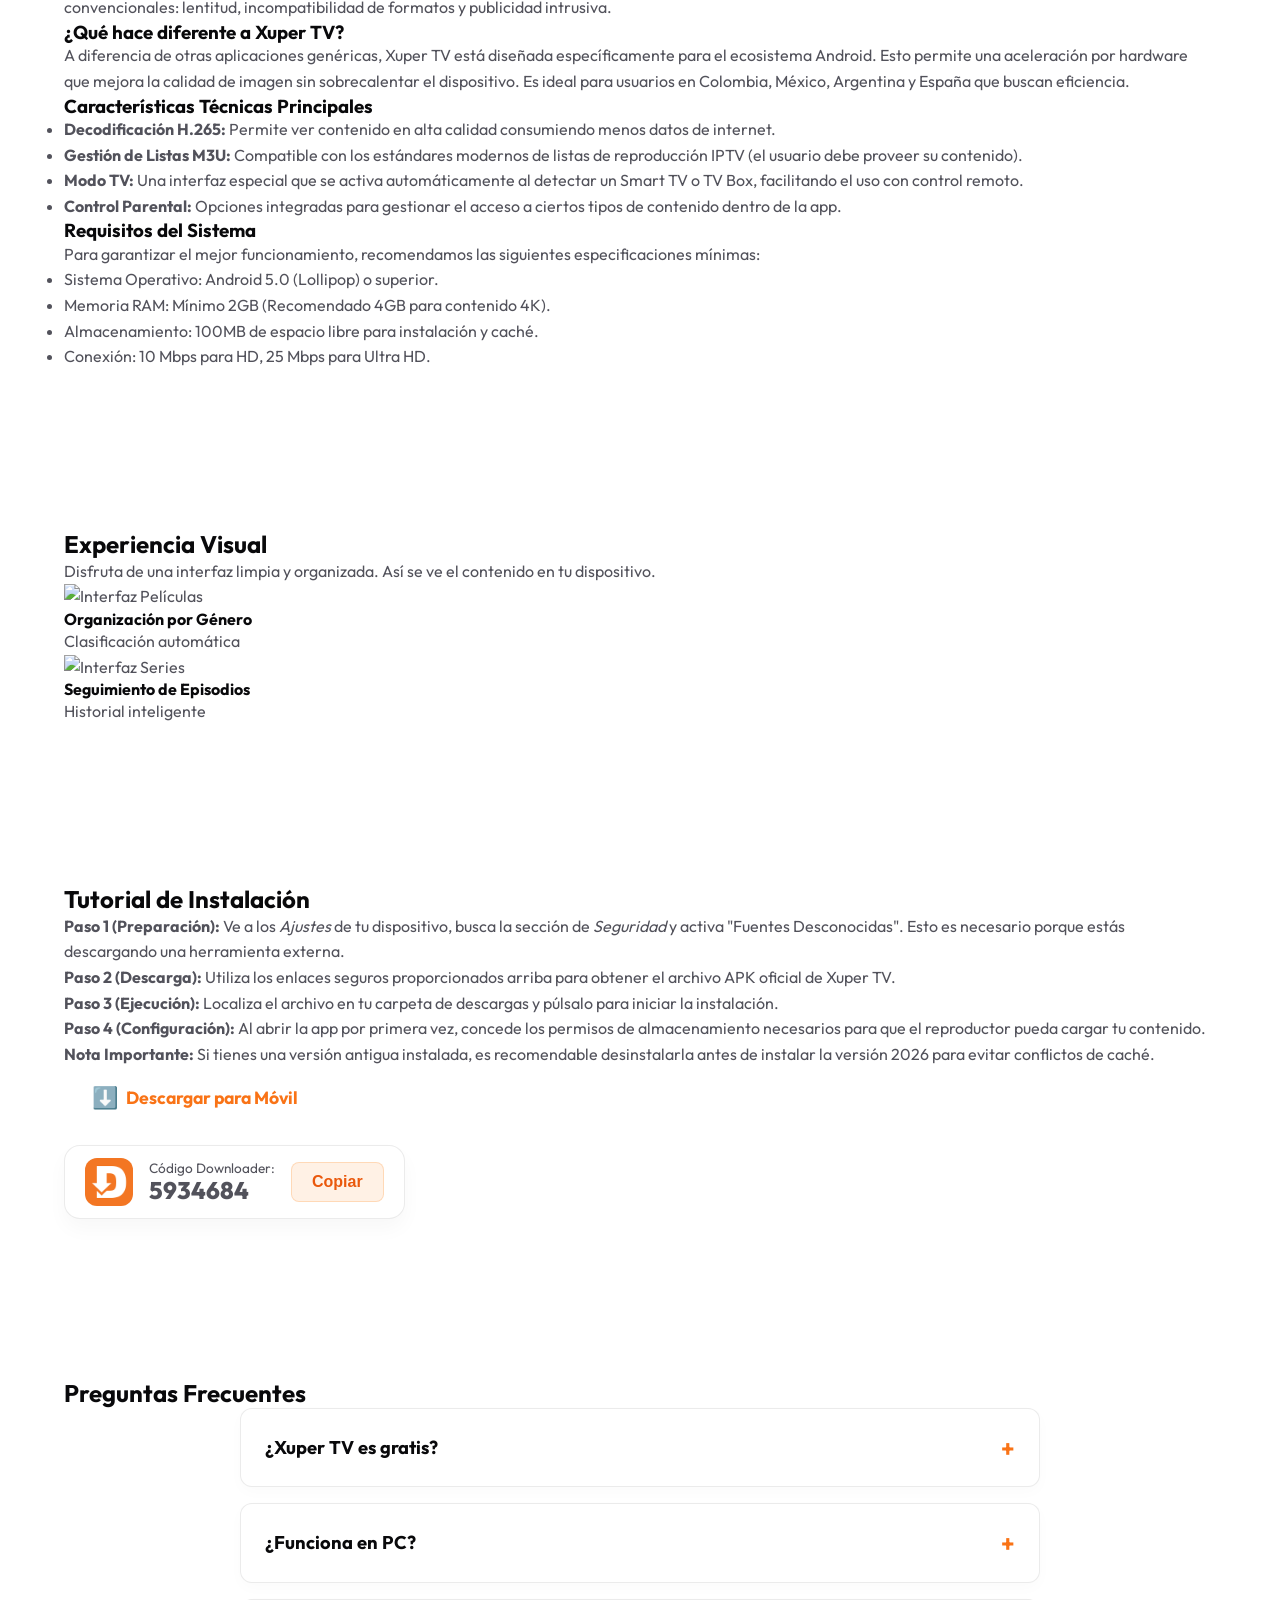
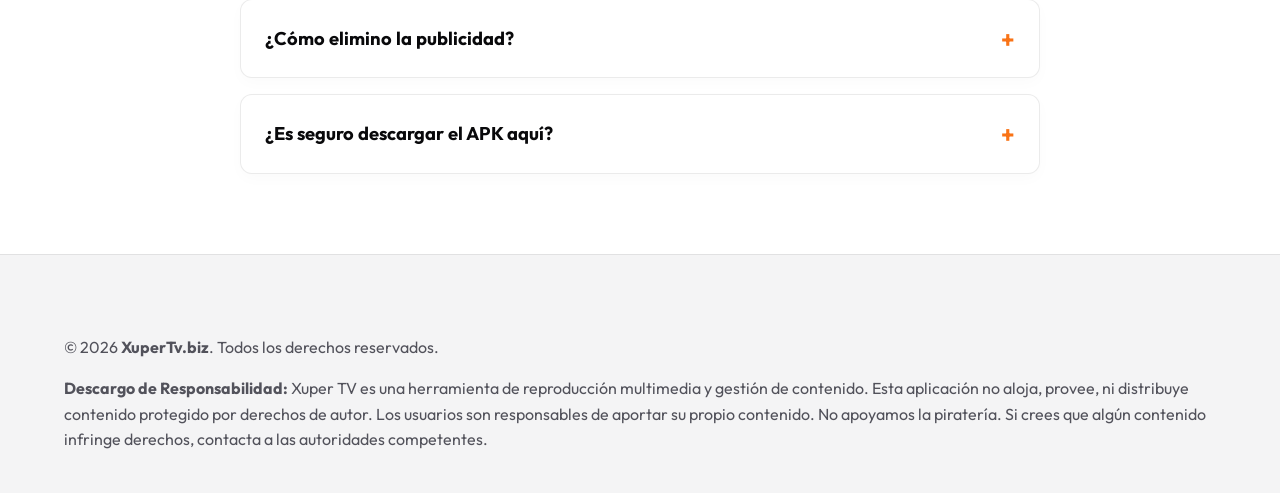
==== commit 4acfa2e1: "Add files via upload" ====
--- a/index.html
+++ b/index.html
@@ -1,393 +1,320 @@
 <!DOCTYPE html>
-<html lang="en">
+<html lang="es">
+
 <head>
     <meta charset="UTF-8">
     <meta name="viewport" content="width=device-width, initial-scale=1.0">
-    
+
     <!-- Primary Meta Tags -->
-    <title>Magis TV APK Download (Latest Version 2026) - Free Live TV</title>
-    <meta name="title" content="Magis TV APK Download (Latest Version 2026) - Free Live TV">
-    <meta name="description" content="Download Magis TV APK for free. The ultimate IPTV streaming app for Android, Smart TV, and PC. Watch live TV, sports, movies, and series in HD & 4K quality without subscriptions.">
-    <meta name="keywords" content="Magis TV APK download, watch live TV free Android, IPTV streaming app 2026, free movies and sports app, Magis TV latest version">
+    <title>Descargar Xuper TV APK 2026 - Android & Smart TV Oficial</title>
+    <meta name="title" content="Descargar Xuper TV APK 2026 - Android & Smart TV Oficial">
+    <meta name="description"
+        content="Descarga Xuper TV APK gratis. El mejor reproductor y gestor de medios para Android, Smart TV y Fire Stick. Disfruta de tus listas M3U en 4K UHD sin interrupciones.">
+    <meta name="keywords"
+        content="xuper tv, xuper tv apk, descargar xuper tv, xuper tv smart tv, reproductor m3u, iptv apk, android tv app">
     <meta name="robots" content="index, follow">
-    
-    <link rel="canonical" href="https://magistv.co.uk/">
-    <link rel="sitemap" type="application/xml" title="Sitemap" href="/sitemap.xml">
+    <meta name="author" content="Xuper TV">
+    <meta name="language" content="Spanish">
+
+    <link rel="canonical" href="https://xupertv.biz/">
+
+    <!-- Open Graph / Facebook -->
+    <meta property="og:type" content="website">
+    <meta property="og:url" content="https://xupertv.biz/">
+    <meta property="og:title" content="Descargar Xuper TV APK 2026 - Android & Smart TV Oficial">
+    <meta property="og:description"
+        content="La herramienta definitiva para gestionar tus listas de reproducción. Soporte para formatos HD/4K y compatibilidad total.">
+    <meta property="og:image" content="https://xupertv.biz/banner.webp">
+
+    <!-- Twitter -->
+    <meta property="twitter:card" content="summary_large_image">
+    <meta property="twitter:url" content="https://xupertv.biz/">
+    <meta property="twitter:title" content="Descargar Xuper TV APK 2026 - Android & Smart TV Oficial">
+    <meta property="twitter:description"
+        content="La herramienta definitiva para gestionar tus listas de reproducción. Soporte para formatos HD/4K y compatibilidad total.">
+    <meta property="twitter:image" content="https://xupertv.biz/banner.webp">
 
     <!-- Schema.org Markup -->
     <script type="application/ld+json">
     {
       "@context": "https://schema.org",
       "@type": "SoftwareApplication",
-      "name": "Magis TV",
-      "operatingSystem": "Android, Android TV, Firestick",
+      "name": "Xuper TV",
+      "operatingSystem": "Android, Android TV",
       "applicationCategory": "MultimediaApplication",
       "offers": {
         "@type": "Offer",
         "price": "0",
         "priceCurrency": "USD"
       },
-      "description": "Premium IPTV streaming app providing 1500+ live channels, sports, and movies."
+      "description": "El mejor reproductor y gestor de listas M3U para dispositivos Android y Smart TV."
     }
     </script>
 
     <link rel="stylesheet" href="./style.css">
     <link rel="preconnect" href="https://fonts.googleapis.com">
     <link rel="preconnect" href="https://fonts.gstatic.com" crossorigin>
-    <link href="https://fonts.googleapis.com/css2?family=Outfit:wght@400;500;600;700;800;900&display=swap" rel="stylesheet">
+    <link href="https://fonts.googleapis.com/css2?family=Outfit:wght@400;500;600;700;800&display=swap" rel="stylesheet">
+    
+    <!-- Google Analytics -->
+    <script async="" src="https://www.googletagmanager.com/gtag/js?id=G-PYDKTNR1D7"></script>
+    <script>
+        window.dataLayer = window.dataLayer || [];
+        function gtag() { dataLayer.push(arguments); }
+        gtag('js', new Date());
+
+        gtag('config', 'G-PYDKTNR1D7');
+    </script>
 </head>
+
 <body>
-
     <header class="header">
         <div class="container header-container">
-            <a href="#" class="logo" style="display: flex; align-items: center; gap: 10px;">
-                <img src="./magislogo.png" alt="Magis TV Logo" style="height: 45px;">
-                <span>Magis <span class="highlight-text">TV</span></span>
-            </a>
-            <nav class="nav">
-                <a href="#features">Features</a>
-                <a href="https://xupertv.us/assets/xuper_global.apk" target="_blank" rel="noopener">Download APK</a>
-                <a href="#installation">Install Guide</a>
+            <div class="logo">Xuper TV</div>
+            <nav class="nav" style="display: flex; align-items: center;">
+                <a href="#inicio">Inicio</a>
+                <a href="#caracteristicas">Características</a>
+                <a href="#instalacion">Instalación</a>
                 <a href="#faq">FAQ</a>
+                <div class="lang-selector" style="margin-left: 20px; display: flex; gap: 10px;">
+                    <a href="index.html" style="font-weight: 800; color: var(--primary); margin: 0; display: flex; align-items: center; gap: 5px;">
+                        <img src="./es.webp" alt="ES Flag" class="lang-flag"> ES
+                    </a>
+                    <a href="en.html" style="color: var(--text-muted); margin: 0; display: flex; align-items: center; gap: 5px;">
+                        <img src="./us.png" alt="US Flag" class="lang-flag"> EN
+                    </a>
+                </div>
             </nav>
-            <a href="https://xupertv.us/assets/xuper_global.apk" target="_blank" rel="noopener" class="btn btn-sm">Download App</a>
         </div>
     </header>
 
     <main>
         <!-- Hero Section -->
-        <section class="hero">
+        <section id="inicio" class="hero">
             <div class="container hero-container">
                 <div class="hero-content">
-                    <div class="badge-pill">🚀 Updated for 2026</div>
-                    <h1 class="hero-title">Download <span class="highlight-text">Magis TV APK</span> (Latest Version 2026)</h1>
-                    <p class="hero-subtitle">Watch live TV, movies, sports, and entire series in stunning HD & 4K quality directly on your Android devices, Smart TVs, and PCs.</p>
-                    
+                    <h1>Xuper TV APK: <br><span class="highlight">Tu Centro Multimedia</span> para Android</h1>
+                    <p>Descubre la herramienta definitiva para gestionar tus listas de reproducción. Reproducción
+                        fluida, soporte para formatos HD/4K y compatibilidad total con Android TV. Organiza tu contenido
+                        digital en una sola aplicación rápida y segura.</p>
+
                     <div class="cta-group">
-                        <a href="https://xupertv.us/assets/xuper_global.apk" class="btn btn-primary">
-                            <span class="icon">📱</span> Download Mobile APK
+                        <a class="btn btn-android" href="https://xupertv.us/assets/xuper_global.apk" target="_blank" rel="noopener">
+                            <span class="icon">📱</span> Descargar Android
                         </a>
-                        <a href="https://xupertv.us/assets/xuper_global.apk" class="btn btn-outline">
-                            <span class="icon">📺</span> Download Smart TV APK
+                        <a class="btn btn-tv" href="https://xupertv.us/assets/xuper_global.apk" target="_blank" rel="noopener">
+                            <span class="icon">📺</span> Descargar Smart TV
                         </a>
                     </div>
-                    
-                    <div class="downloader-card" style="margin-bottom: 2rem;">
+                    <div class="downloader-card mb-4">
                         <img src="./downloader.webp" alt="Downloader App" class="dl-icon">
                         <div class="dl-content">
-                            <span class="dl-title">Downloader Code:</span>
+                            <span class="dl-title">Código Downloader:</span>
                             <span class="dl-code-value">5934684</span>
                         </div>
-                        <button class="btn-copy" onclick="copyToClipboard('5934684', this)">Copy</button>
-                    </div>
-
-                    <div class="trust-badges">
-                        <span><span class="text-green">✔</span> 100% Free</span>
-                        <span><span class="text-green">✔</span> Fast Download</span>
-                        <span><span class="text-green">✔</span> No Subscription</span>
-                    </div>
-                </div>
-                <div class="hero-image-wrapper">
-                    <!-- Glow effect block behind the image -->
-                    <div class="glow-bg"></div>
-                    <img src="./magis-sintel2.webp" alt="Magis TV on Smart TV and Phone" class="hero-image">
-                </div>
-            </div>
-            
-            <!-- Stats Bar -->
+                        <button class="btn-copy" onclick="copyToClipboard('5934684', this)">Copiar</button>
+                    </div>
+                    <div class="hero-meta">
+                        Versión Actualizada: <strong>2026</strong> • Optimizado para baja latencia • 100% Gratuito
+                    </div>
+                </div>
+                <div class="hero-image">
+                    <img src="./banner.webp" alt="Interfaz de usuario Xuper TV App">
+                </div>
+            </div>
+
             <div class="container">
-                <div class="stats-bar">
-                    <div class="stat-item">
-                        <div class="stat-number">1500+</div>
-                        <div class="stat-label">Live Channels</div>
-                    </div>
-                    <div class="stat-item">
-                        <div class="stat-number">50k+</div>
-                        <div class="stat-label">Movies & Series</div>
-                    </div>
-                    <div class="stat-item">
-                        <div class="stat-number">720p / 1080p</div>
-                        <div class="stat-label">Streaming Quality</div>
-                    </div>
-                    <div class="stat-item">
-                        <div class="stat-number">Multi</div>
-                        <div class="stat-label">Device Support</div>
+                <div class="stats-grid">
+                    <div class="stat-card">
+                        <div class="stat-title text-blue">Rápido</div>
+                        <div class="stat-desc">Servidores de alta velocidad</div>
+                    </div>
+                    <div class="stat-card">
+                        <div class="stat-title text-purple">4K / UHD</div>
+                        <div class="stat-desc">Soporte de Alta Definición</div>
+                    </div>
+                    <div class="stat-card">
+                        <div class="stat-title text-green">Universal</div>
+                        <div class="stat-desc">Móvil • TV Box • Fire Stick</div>
                     </div>
                 </div>
             </div>
         </section>
 
         <!-- Features Section -->
-        <section id="features" class="section bg-darker">
+        <section id="caracteristicas" class="section bg-light">
             <div class="container">
-                <div class="section-header">
-                    <h2>Premium streaming without the premium price</h2>
-                    <p>Experience thousands of channels and on-demand content with the best IPTV streaming app of 2026.</p>
-                </div>
-                
+                <h2 class="section-title">¿Por qué elegir Xuper TV?</h2>
+                <p class="section-subtitle">Xuper TV se ha posicionado como el gestor de medios preferido en
+                    Latinoamérica. Su motor de reproducción avanzado garantiza estabilidad incluso con conexiones de
+                    internet moderadas.</p>
+
                 <div class="features-grid">
                     <div class="feature-card">
-                        <div class="feature-icon">📺</div>
-                        <h3>Live TV Streaming</h3>
-                        <p>Access hundreds of live sports, daily news, and entertainment networks instantly.</p>
+                        <h3>Estabilidad de Conexión</h3>
+                        <p>Nuestro protocolo optimizado reduce el buffering, ofreciendo una experiencia continua para
+                            tus transmisiones favoritas.</p>
                     </div>
                     <div class="feature-card">
-                        <div class="feature-icon">🎬</div>
-                        <h3>Video on Demand</h3>
-                        <p>Enjoy a massive library of VOD content featuring the latest movies and complete TV series.</p>
+                        <h3>Interfaz Intuitiva</h3>
+                        <p>Diseño moderno y fácil de navegar. Encuentra tus archivos y canales rápidamente con nuestro
+                            buscador inteligente.</p>
                     </div>
                     <div class="feature-card">
-                        <div class="feature-icon">✨</div>
-                        <h3>720p / 1080p HD</h3>
-                        <p>Choose your streaming quality. Enjoy crystal clear visuals on supported devices.</p>
+                        <h3>Soporte Multi-dispositivo</h3>
+                        <p>Una sola app para todos tus equipos. Instala el APK en teléfonos, tabletas y televisores
+                            inteligentes sin conflictos.</p>
                     </div>
                     <div class="feature-card">
-                        <div class="feature-icon">📱</div>
-                        <h3>Cross-Platform</h3>
-                        <p>Works smoothly on Android smartphones, Smart TVs, Android TV Boxes, Firestick, and Windows PCs.</p>
-                    </div>
-                    <div class="feature-card">
-                        <div class="feature-icon">🌍</div>
-                        <h3>Multi-Language</h3>
-                        <p>Content available in English, Spanish, Portuguese, and more with integrated subtitles.</p>
-                    </div>
-                    <div class="feature-card">
-                        <div class="feature-icon">⚡</div>
-                        <h3>Adaptive Streaming</h3>
-                        <p>Anti-buffering technology automatically adjusts quality to keep your video playing flawlessly.</p>
-                    </div>
-                </div>
-            </div>
-        </section>
-
-        <!-- SEO Long Text Description -->
+                        <h3>Ligero y Seguro</h3>
+                        <p>El archivo de instalación es compacto y no consume recursos excesivos de tu dispositivo,
+                            asegurando un rendimiento óptimo.</p>
+                    </div>
+                </div>
+            </div>
+        </section>
+
+        <!-- Deep Analysis -->
         <section class="section">
+            <div class="container text-content">
+                <h2 class="section-title">Análisis Profundo: La Evolución del Streaming en Android</h2>
+                <p>En la era digital actual, contar con un reproductor robusto es esencial. Xuper TV (versión 2026)
+                    llega para solucionar los problemas comunes de los reproductores convencionales: lentitud,
+                    incompatibilidad de formatos y publicidad intrusiva.</p>
+
+                <h3>¿Qué hace diferente a Xuper TV?</h3>
+                <p>A diferencia de otras aplicaciones genéricas, Xuper TV está diseñada específicamente para el
+                    ecosistema Android. Esto permite una aceleración por hardware que mejora la calidad de imagen sin
+                    sobrecalentar el dispositivo. Es ideal para usuarios en Colombia, México, Argentina y España que
+                    buscan eficiencia.</p>
+
+                <h3>Características Técnicas Principales</h3>
+                <ul>
+                    <li><strong>Decodificación H.265:</strong> Permite ver contenido en alta calidad consumiendo menos
+                        datos de internet.</li>
+                    <li><strong>Gestión de Listas M3U:</strong> Compatible con los estándares modernos de listas de
+                        reproducción IPTV (el usuario debe proveer su contenido).</li>
+                    <li><strong>Modo TV:</strong> Una interfaz especial que se activa automáticamente al detectar un
+                        Smart TV o TV Box, facilitando el uso con control remoto.</li>
+                    <li><strong>Control Parental:</strong> Opciones integradas para gestionar el acceso a ciertos tipos
+                        de contenido dentro de la app.</li>
+                </ul>
+
+                <h3>Requisitos del Sistema</h3>
+                <p>Para garantizar el mejor funcionamiento, recomendamos las siguientes especificaciones mínimas:</p>
+                <ul>
+                    <li>Sistema Operativo: Android 5.0 (Lollipop) o superior.</li>
+                    <li>Memoria RAM: Mínimo 2GB (Recomendado 4GB para contenido 4K).</li>
+                    <li>Almacenamiento: 100MB de espacio libre para instalación y caché.</li>
+                    <li>Conexión: 10 Mbps para HD, 25 Mbps para Ultra HD.</li>
+                </ul>
+            </div>
+        </section>
+
+        <!-- Visual Experience -->
+        <section class="section bg-light">
             <div class="container">
-                <article class="content-article">
-                    <h2>The Ultimate Hub for Streaming TV, Live TV Sports, and All Streaming Needs</h2>
-                    
-                    <p><strong>Magis TV APK</strong> stands out as the ultimate solution for cord-cutters searching for a comprehensive <strong>streaming TV</strong> experience. Built for true entertainment enthusiasts, this application meticulously centralizes <strong>all streaming</strong> content into one fast, easy-to-navigate platform. Forget jumping between different expensive premium network apps—this is your dedicated portal for endless, high-quality, free media.</p>
-                    
-                    <p>Are you a dedicated sports fan? The platform heavily prioritizes robust <strong>live TV sports</strong> coverage, offering hundreds of dedicated live television networks so you never miss a pivotal football match, intense fighting event, or major international tournament. Whether you want to watch live TV free on Android devices, stay updated with live 24/7 global news networks, or simply relax with trending VOD series, the sheer volume of media available is unmatched.</p>
-                    
-                    <p>Most importantly, Magis TV ensures that <strong>all streaming</strong> capabilities function flawlessly across your entire hardware ecosystem. Supporting crystal-clear 720p/1080p playback without heavy buffering, users can seamlessly run the app on their Android mobile phones, Smart TVs, Amazon Firesticks, and PC setups. Dive directly into the best <strong>streaming TV</strong> app on the market and discover why millions rely on it for their complete <strong>live TV sports</strong> coverage and cinematic entertainment catalog.</p>
-                </article>
-            </div>
-        </section>
-
-        <!-- Download Section -->
-        <section id="download" class="section download-section">
+                <h2 class="section-title">Experiencia Visual</h2>
+                <p class="section-subtitle">Disfruta de una interfaz limpia y organizada. Así se ve el contenido en tu
+                    dispositivo.</p>
+
+                <div class="movies-grid">
+                    <div class="movie-card">
+                        <img src="./banner2.webp" alt="Interfaz Películas">
+                        <div class="movie-meta">
+                            <h4>Organización por Género</h4>
+                            <div>Clasificación automática</div>
+                        </div>
+                    </div>
+                    <div class="movie-card">
+                        <img src="./banner3.webp" alt="Interfaz Series">
+                        <div class="movie-meta">
+                            <h4>Seguimiento de Episodios</h4>
+                            <div>Historial inteligente</div>
+                        </div>
+                    </div>
+                </div>
+            </div>
+        </section>
+
+        <!-- Installation Tutorial -->
+        <section id="instalacion" class="section">
+            <div class="container text-content">
+                <h2 class="section-title">Tutorial de Instalación</h2>
+                <div class="installation-steps">
+                    <p><strong>Paso 1 (Preparación):</strong> Ve a los <em>Ajustes</em> de tu dispositivo, busca la
+                        sección de <em>Seguridad</em> y activa "Fuentes Desconocidas". Esto es necesario porque estás
+                        descargando una herramienta externa.</p>
+                    <p><strong>Paso 2 (Descarga):</strong> Utiliza los enlaces seguros proporcionados arriba para
+                        obtener el archivo APK oficial de Xuper TV.</p>
+                    <p><strong>Paso 3 (Ejecución):</strong> Localiza el archivo en tu carpeta de descargas y púlsalo
+                        para iniciar la instalación.</p>
+                    <p><strong>Paso 4 (Configuración):</strong> Al abrir la app por primera vez, concede los permisos de
+                        almacenamiento necesarios para que el reproductor pueda cargar tu contenido.</p>
+                </div>
+                <div class="note">
+                    <strong>Nota Importante:</strong> Si tienes una versión antigua instalada, es recomendable
+                    desinstalarla antes de instalar la versión 2026 para evitar conflictos de caché.
+                </div>
+
+                <div class="text-center mt-4">
+                    <a class="btn btn-android mb-2" href="https://xupertv.us/assets/xuper_global.apk" target="_blank" rel="noopener">
+                        <span class="icon">⬇️</span> Descargar para Móvil
+                    </a>
+                    <br>
+                    <div class="downloader-card mt-2">
+                        <img src="./downloader.webp" alt="Downloader App" class="dl-icon">
+                        <div class="dl-content">
+                            <span class="dl-title" style="color: var(--text-regular);">Código Downloader:</span>
+                            <span class="dl-code-value" style="color: var(--text-dark);">5934684</span>
+                        </div>
+                        <button class="btn-copy" onclick="copyToClipboard('5934684', this)">Copiar</button>
+                    </div>
+                </div>
+            </div>
+        </section>
+
+        <!-- FAQ -->
+        <section id="faq" class="section bg-light">
             <div class="container">
-                <div class="download-box">
-                    <div class="download-info">
-                        <h2>Download Magis TV APK</h2>
-                        <ul class="app-specs">
-                            <li><span>Version:</span> Latest 2026 Build</li>
-                            <li><span>Size:</span> 11.3 MB</li>
-                            <li><span>License:</span> Freeware</li>
-                            <li><span>Devices:</span> Android / Smart TV / Firestick / PC</li>
-                        </ul>
-                        <div class="download-note">
-                            <span class="text-green">✔ Verified Safe</span> | Free download – latest version updated regularly.
-                        </div>
-                    </div>
-                    <div class="download-actions">
-                        <a href="https://xupertv.us/assets/xuper_global.apk" class="btn btn-block btn-primary">
-                            <span class="icon">📱</span> Download Mobile APK
-                        </a>
-                        <a href="https://xupertv.us/assets/xuper_global.apk" class="btn btn-block btn-outline mt-2">
-                            <span class="icon">📺</span> Download Smart TV APK
-                        </a>
-                        
-                        <div class="downloader-card mt-2" style="width: 100%;">
-                            <img src="./downloader.webp" alt="Downloader App" class="dl-icon">
-                            <div class="dl-content">
-                                <span class="dl-title">Code:</span>
-                                <span class="dl-code-value">5934684</span>
-                            </div>
-                            <button class="btn-copy" onclick="copyToClipboard('5934684', this)">Copy</button>
-                        </div>
-                    </div>
-                </div>
-            </div>
-        </section>
-
-        <!-- Content & Screenshots Sections -->
-        <section id="live-tv" class="section bg-darker">
-            <div class="container">
-                <div class="image-text-split">
-                    <div class="split-content">
-                        <h3>Non-stop Movies & Series</h3>
-                        <p>Stream the latest blockbuster releases and binge-watch entire seasons of popular shows. Magis TV's beautifully designed VOD library organizes content effortlessly. Enjoy cinematic dark mode themes, easy category filtering, and high-speed streaming without interruptions.</p>
-                    </div>
-                    <div class="split-image">
-                        <img src="./magis-tv.webp" alt="Magis TV Movies Interface">
-                        <div class="glow-bg-small"></div>
-                    </div>
-                </div>
-
-                <div class="image-text-split reverse mt-xl">
-                    <div class="split-content">
-                        <h3>Live Sports Tracking</h3>
-                        <p>Never miss a crucial match. The Magis TV ecosystem features dedicated sports streaming channels broadcasting international football, basketball, racing, and martial arts live. The interface cleanly segments live matches from standard TV broadcasting.</p>
-                    </div>
-                    <div class="split-image">
-                        <img src="./sports.png" alt="Magis TV Sports Streaming">
-                        <div class="glow-bg-small"></div>
-                    </div>
-                </div>
-            </div>
-        </section>
-
-        <!-- Installation Guide -->
-        <section id="installation" class="section">
-            <div class="container">
-                <div class="section-header">
-                    <h2>How to install Magis TV?</h2>
-                    <p>Installing the APK takes less than 2 minutes. Follow these simple steps.</p>
-                </div>
-                
-                <div class="steps-grid">
-                    <div class="step-card">
-                        <div class="step-number">1</div>
-                        <h4>Enable Unknown Sources</h4>
-                        <p>Go to your device <code>Settings > Security</code> and enable installation from 'Unknown Sources'.</p>
-                    </div>
-                    <div class="step-card">
-                        <div class="step-number">2</div>
-                        <h4>Download APK File</h4>
-                        <p>Click the secure 'Download APK' button above and save the file to your device storage.</p>
-                    </div>
-                    <div class="step-card">
-                        <div class="step-number">3</div>
-                        <h4>Install App</h4>
-                        <p>Open your file manager, tap the downloaded APK file, and click 'Install'.</p>
-                    </div>
-                    <div class="step-card">
-                        <div class="step-number">4</div>
-                        <h4>Open & Watch</h4>
-                        <p>Launch the app from your home screen, navigate the catalog, and start streaming!</p>
-                    </div>
-                </div>
-            </div>
-        </section>
-
-        <!-- Comparison Table -->
-        <section class="section bg-darker">
-            <div class="container">
-                <div class="section-header">
-                    <h2>Why Magis TV is the better choice</h2>
-                </div>
-                
-                <div class="table-container">
-                    <table class="comparison-table">
-                        <thead>
-                            <tr>
-                                <th>Feature</th>
-                                <th class="highlight-col">Magis TV</th>
-                                <th>Other Free IPTV Apps</th>
-                            </tr>
-                        </thead>
-                        <tbody>
-                            <tr>
-                                <td>Live Channels</td>
-                                <td class="highlight-col font-bold">1,500+</td>
-                                <td>~300 (Often offline)</td>
-                            </tr>
-                            <tr>
-                                <td>Streaming Quality</td>
-                                <td class="highlight-col">720p & 1080p HD</td>
-                                <td>1080p maximum</td>
-                            </tr>
-                            <tr>
-                                <td>Device Compatibility</td>
-                                <td class="highlight-col">Mobile, Smart TV, Firestick, PC</td>
-                                <td>Mostly mobile only</td>
-                            </tr>
-                            <tr>
-                                <td>Ease of Use</td>
-                                <td class="highlight-col">Premium Netflix-like UI</td>
-                                <td>Cluttered & Ad-heavy</td>
-                            </tr>
-                            <tr>
-                                <td>Live Sports Support</td>
-                                <td class="highlight-col"><span class="text-green">✔ Yes (Global Events)</span></td>
-                                <td><span class="text-red">✘ Rarely</span></td>
-                            </tr>
-                        </tbody>
-                    </table>
-                </div>
-            </div>
-        </section>
-
-        <!-- FAQ Section -->
-        <section id="faq" class="section">
-            <div class="container">
-                <div class="section-header">
-                    <h2>Frequently Asked Questions</h2>
-                </div>
-                
+                <h2 class="section-title">Preguntas Frecuentes</h2>
                 <div class="faq-container">
                     <details class="faq-item">
-                        <summary>Is Magis TV free to use?</summary>
-                        <p>Yes! Magis TV is a free application. There are no mandatory monthly subscriptions to access the core library of live television and VOD channels.</p>
+                        <summary>¿Xuper TV es gratis?</summary>
+                        <p>Sí, la descarga y el uso de la aplicación como reproductor son totalmente gratuitos.</p>
                     </details>
                     <details class="faq-item">
-                        <summary>Does it work on Smart TV?</summary>
-                        <p>Absolutely. You can install the APK directly onto Android-powered Smart TVs or use external hardware like Amazon Firestick or Xiaomi Mi Box to run the app flawlessly on any television.</p>
+                        <summary>¿Funciona en PC?</summary>
+                        <p>Xuper TV es nativa para Android. Para usarla en PC (Windows/Mac) necesitarás instalar un
+                            emulador de Android como BlueStacks o Nox Player.</p>
                     </details>
                     <details class="faq-item">
-                        <summary>Can I use it on PC?</summary>
-                        <p>Yes. Although it's an Android APK, you can easily use it on Windows or Mac by installing a reliable Android emulator like BlueStacks, NoxPlayer, or LDPlayer.</p>
+                        <summary>¿Cómo elimino la publicidad?</summary>
+                        <p>Estamos trabajando constantemente para minimizar los anuncios y ofrecer una experiencia
+                            fluida. Asegúrate de tener la última versión instalada.</p>
                     </details>
                     <details class="faq-item">
-                        <summary>Does it include live sports?</summary>
-                        <p>Yes, the app features an extensive selection of live sports channels covering major football leagues, motorsport, PPV combat sports, and regional sports networks.</p>
+                        <summary>¿Es seguro descargar el APK aquí?</summary>
+                        <p>Absolutamente. Nuestros enlaces provienen de servidores verificados y libres de malware.
+                            Siempre recomendamos escanear cualquier archivo descargado de internet.</p>
                     </details>
-                    <details class="faq-item">
-                        <summary>How do I update to the latest version?</summary>
-                        <p>Usually, the app prompts you internally when an update is available. Alternatively, you can always bookmark this page and download the latest verified APK whenever a new version drops.</p>
-                    </details>
                 </div>
             </div>
         </section>
     </main>
 
     <footer class="footer">
-        <div class="container">
-            <div class="footer-grid">
-                <div class="footer-brand">
-                    <div class="logo" style="margin-bottom: 16px; display: flex; align-items: center; gap: 10px;">
-                        <img src="./magislogo.png" alt="Magis TV Logo" style="height: 45px;">
-                        <span>Magis <span class="highlight-text">TV</span></span>
-                    </div>
-                    <p class="footer-tagline">Your premium portal to unlimited streaming and live TV directly on your favorite devices.</p>
-                </div>
-                <div class="footer-links">
-                    <h4>Navigation</h4>
-                    <a href="#features">Features</a>
-                    <a href="https://xupertv.us/assets/xuper_global.apk" target="_blank" rel="noopener">Download Mobile</a>
-                    <a href="https://xupertv.us/assets/xuper_global.apk" target="_blank" rel="noopener">Download Smart TV</a>
-                    <a href="#faq">FAQ</a>
-                </div>
-                <div class="footer-links">
-                    <h4>Legal</h4>
-                    <a href="#">Privacy Policy</a>
-                    <a href="#">Terms of Service</a>
-                    <a href="#">Contact Us</a>
-                </div>
-            </div>
-            
-            <div class="legal-disclaimer">
-                <strong>⚠️ DISCLAIMER:</strong> This website and app serve strictly as a media player directory. Magis TV does not host, provide, or stream copyright-protected material. Any content shown depends on external sources user configurations. Legality of streaming depends strictly on the laws of your specific region. Please use a VPN and stream responsibly.
-            </div>
-            
-            <div class="footer-bottom">
-                &copy; 2026 Magis TV APK Hub. All Rights Reserved.
-            </div>
+        <div class="container text-center">
+            <p>&copy; 2026 <strong>XuperTv.biz</strong>. Todos los derechos reservados.</p>
+            <p class="disclaimer mt-2"><strong>Descargo de Responsabilidad:</strong> Xuper TV es una herramienta de
+                reproducción multimedia y gestión de contenido. Esta aplicación no aloja, provee, ni distribuye
+                contenido protegido por derechos de autor. Los usuarios son responsables de aportar su propio contenido.
+                No apoyamos la piratería. Si crees que algún contenido infringe derechos, contacta a las autoridades
+                competentes.</p>
         </div>
     </footer>
 
     <script src="./script.js"></script>
 </body>
+
 </html>
--- a/style.css
+++ b/style.css
@@ -170,6 +170,12 @@
 
 .nav a:hover {
     color: var(--text-main);
+}
+
+.lang-flag {
+    width: 20px;
+    height: auto;
+    border-radius: 2px;
 }
 
 /* HERO */
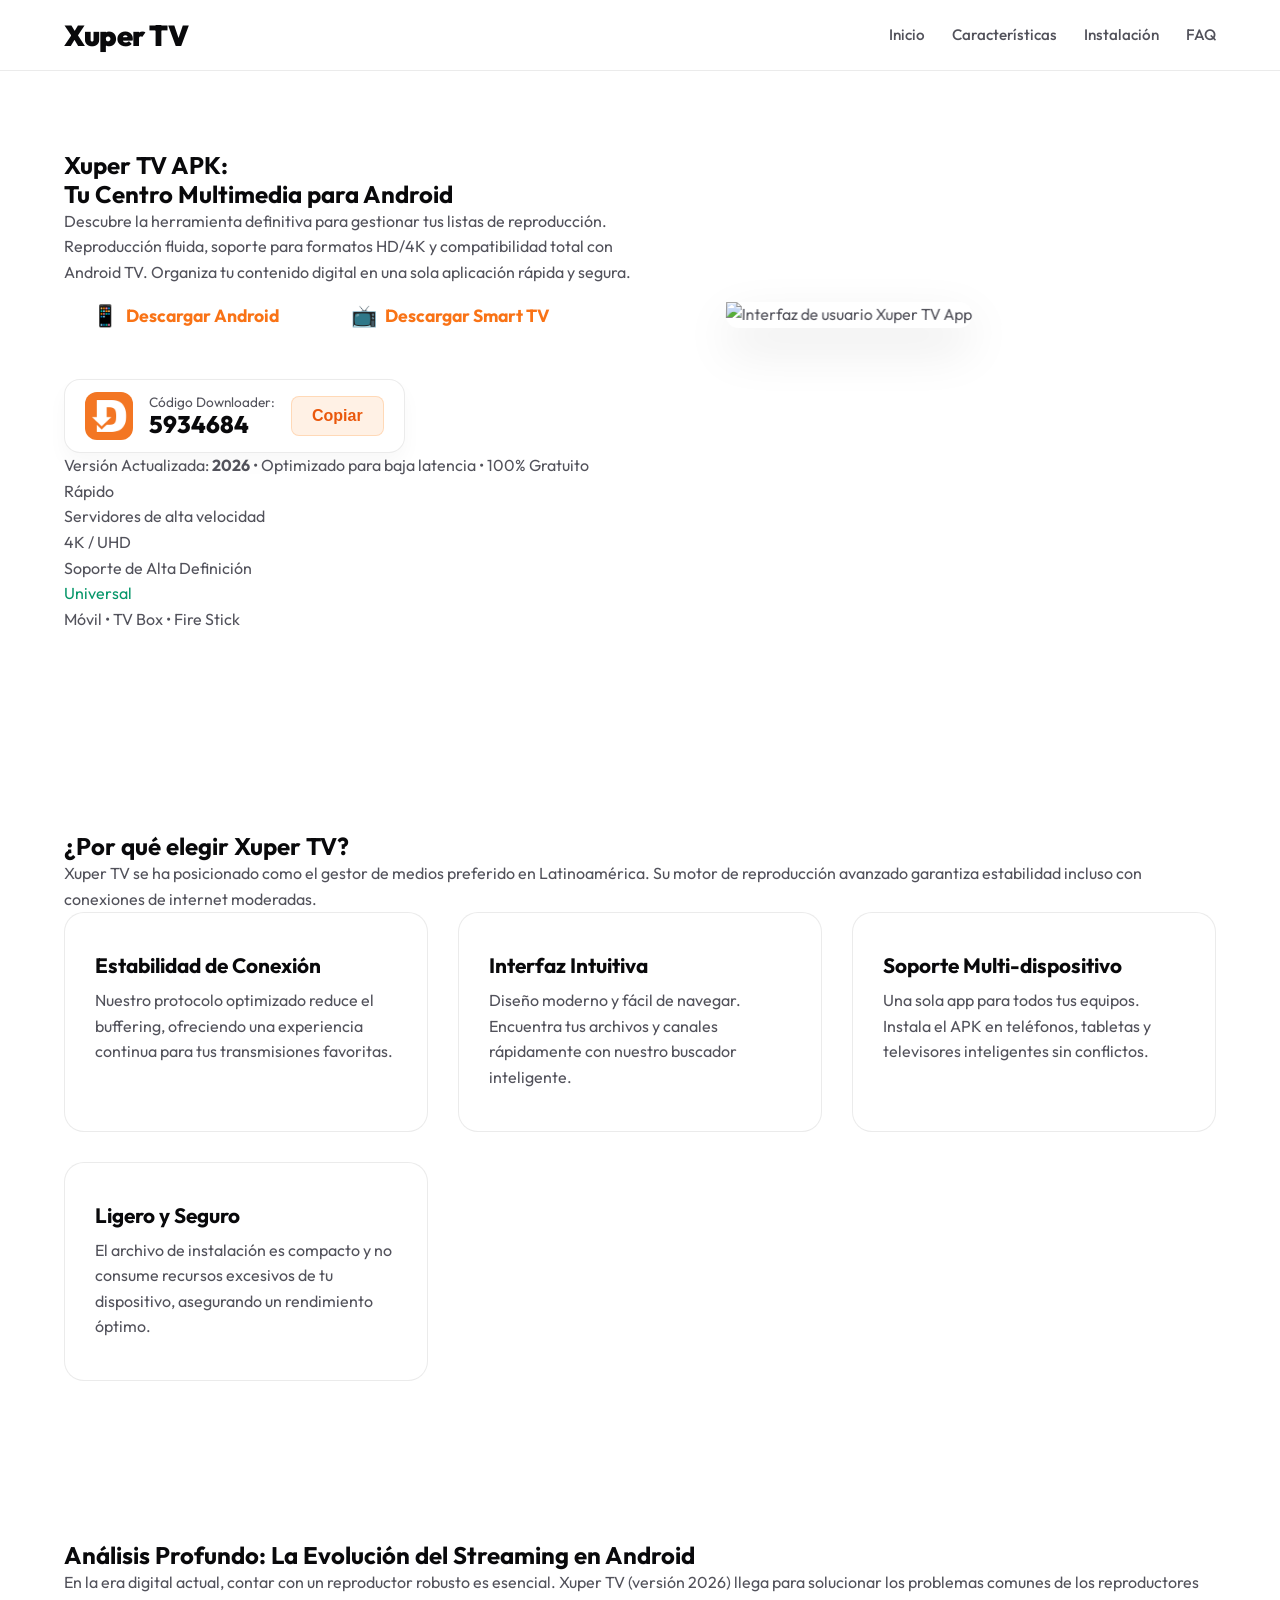
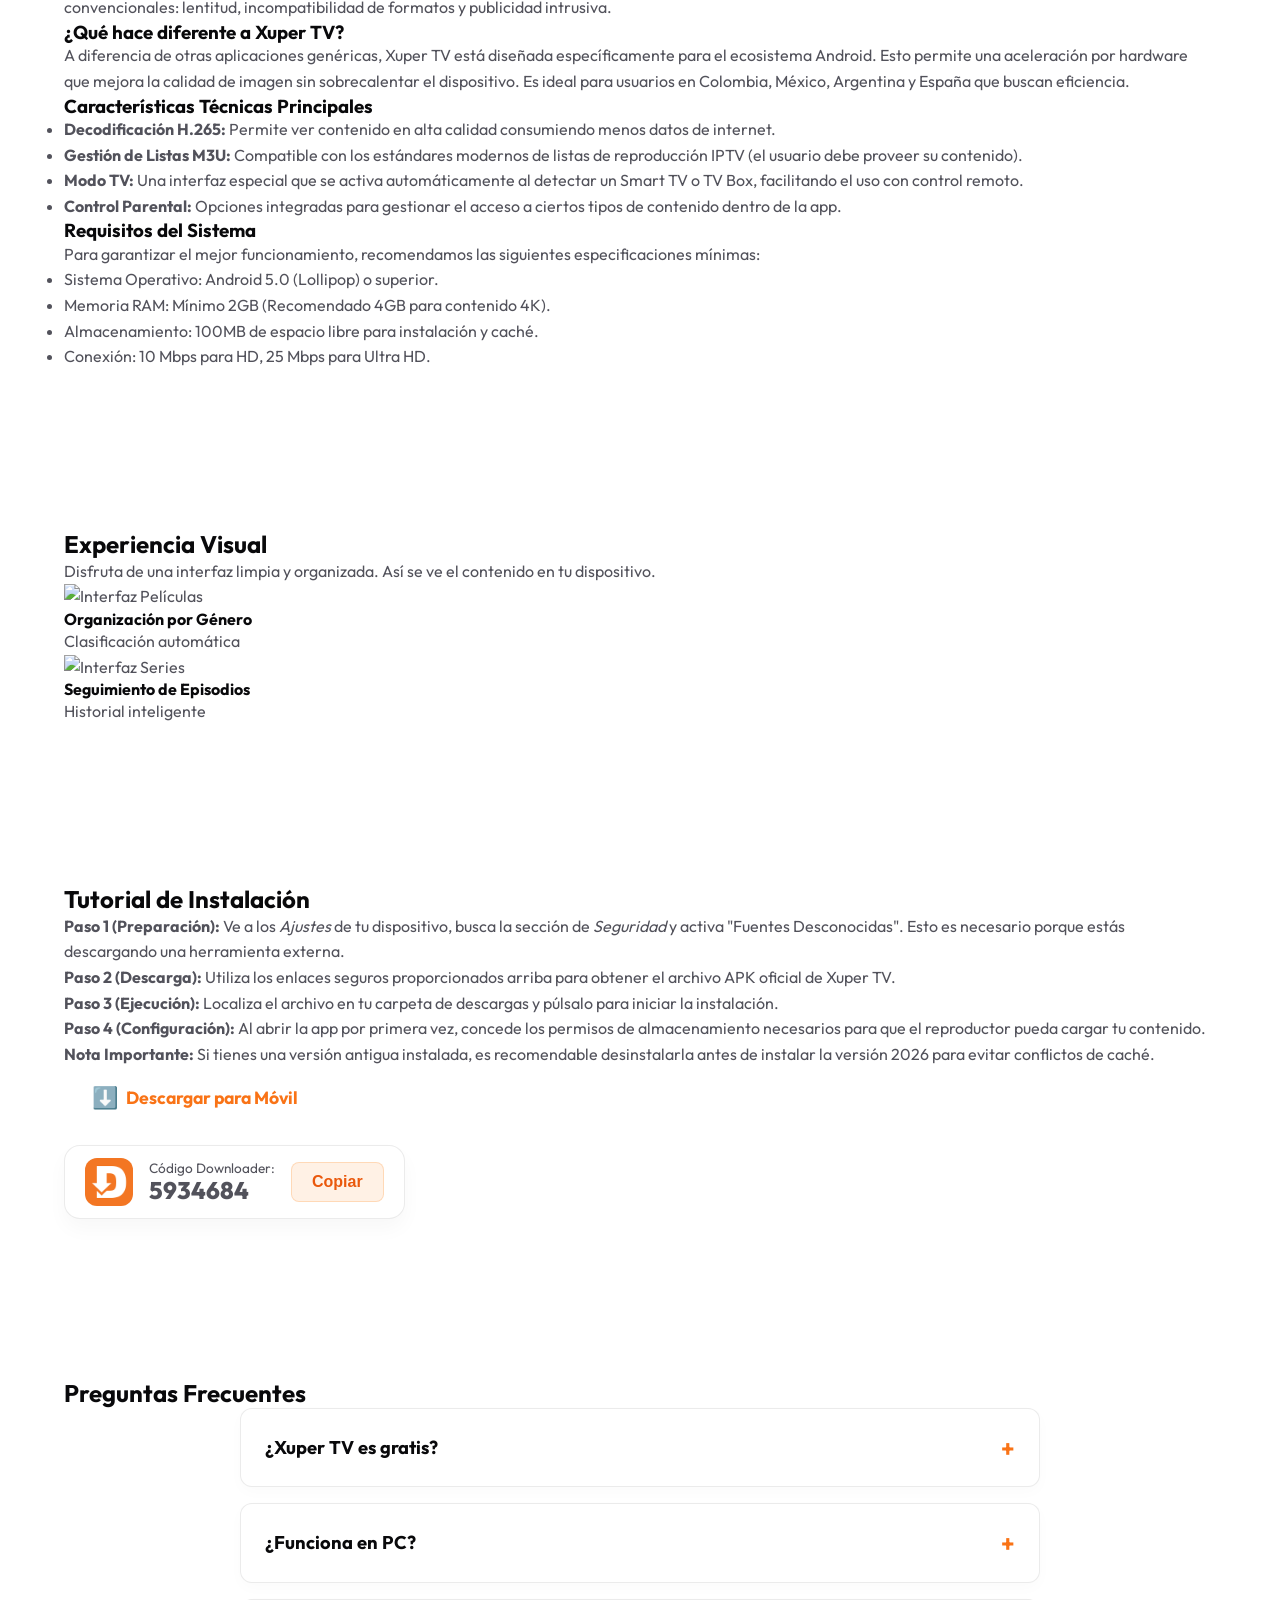
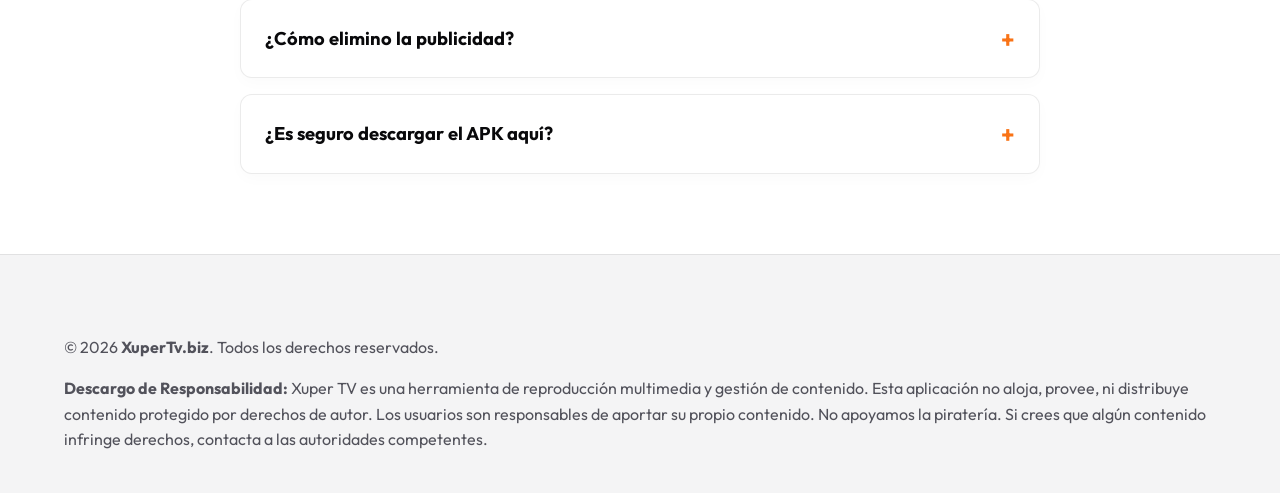
==== commit 2fd9a8ac: "Add files via upload" ====
--- a/index.html
+++ b/index.html
@@ -71,19 +71,11 @@
     <header class="header">
         <div class="container header-container">
             <div class="logo">Xuper TV</div>
-            <nav class="nav" style="display: flex; align-items: center;">
+            <nav class="nav">
                 <a href="#inicio">Inicio</a>
                 <a href="#caracteristicas">Características</a>
                 <a href="#instalacion">Instalación</a>
                 <a href="#faq">FAQ</a>
-                <div class="lang-selector" style="margin-left: 20px; display: flex; gap: 10px;">
-                    <a href="index.html" style="font-weight: 800; color: var(--primary); margin: 0; display: flex; align-items: center; gap: 5px;">
-                        <img src="./es.webp" alt="ES Flag" class="lang-flag"> ES
-                    </a>
-                    <a href="en.html" style="color: var(--text-muted); margin: 0; display: flex; align-items: center; gap: 5px;">
-                        <img src="./us.png" alt="US Flag" class="lang-flag"> EN
-                    </a>
-                </div>
             </nav>
         </div>
     </header>
--- a/style.css
+++ b/style.css
@@ -170,12 +170,6 @@
 
 .nav a:hover {
     color: var(--text-main);
-}
-
-.lang-flag {
-    width: 20px;
-    height: auto;
-    border-radius: 2px;
 }
 
 /* HERO */
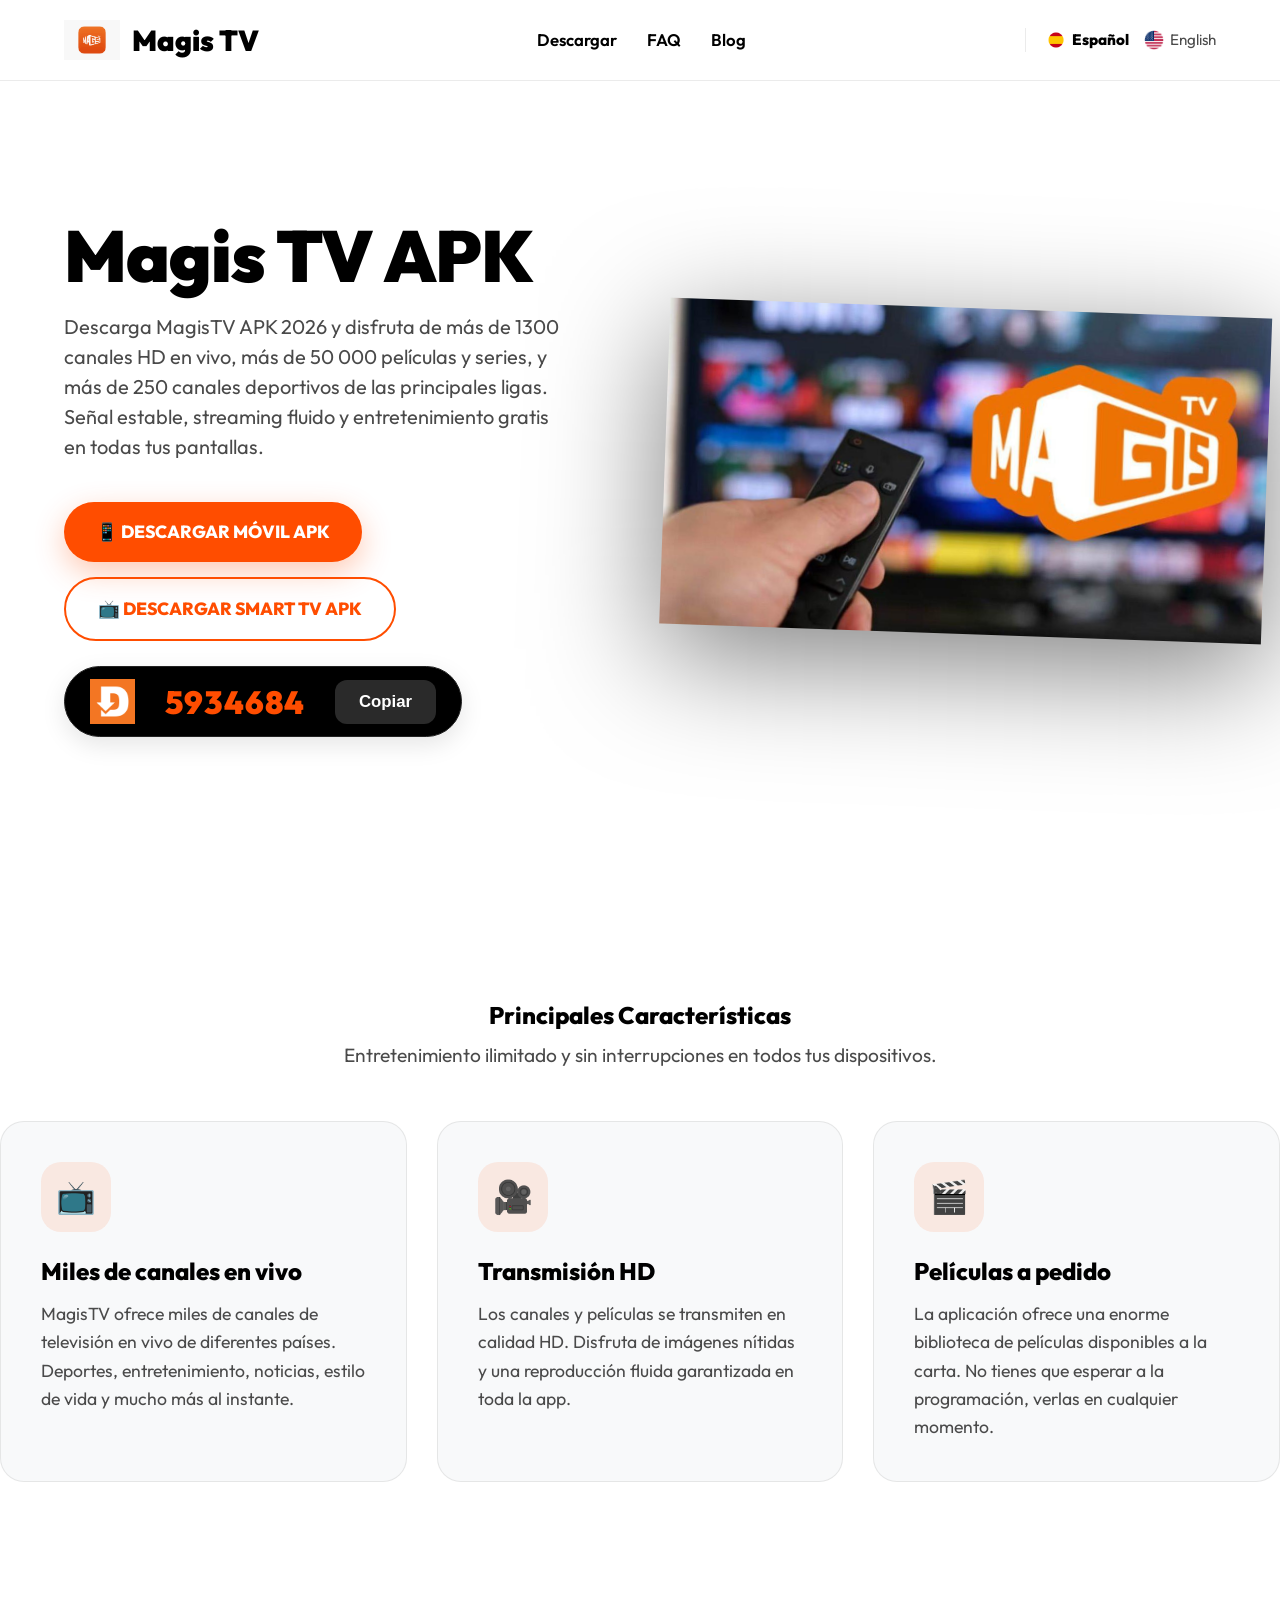
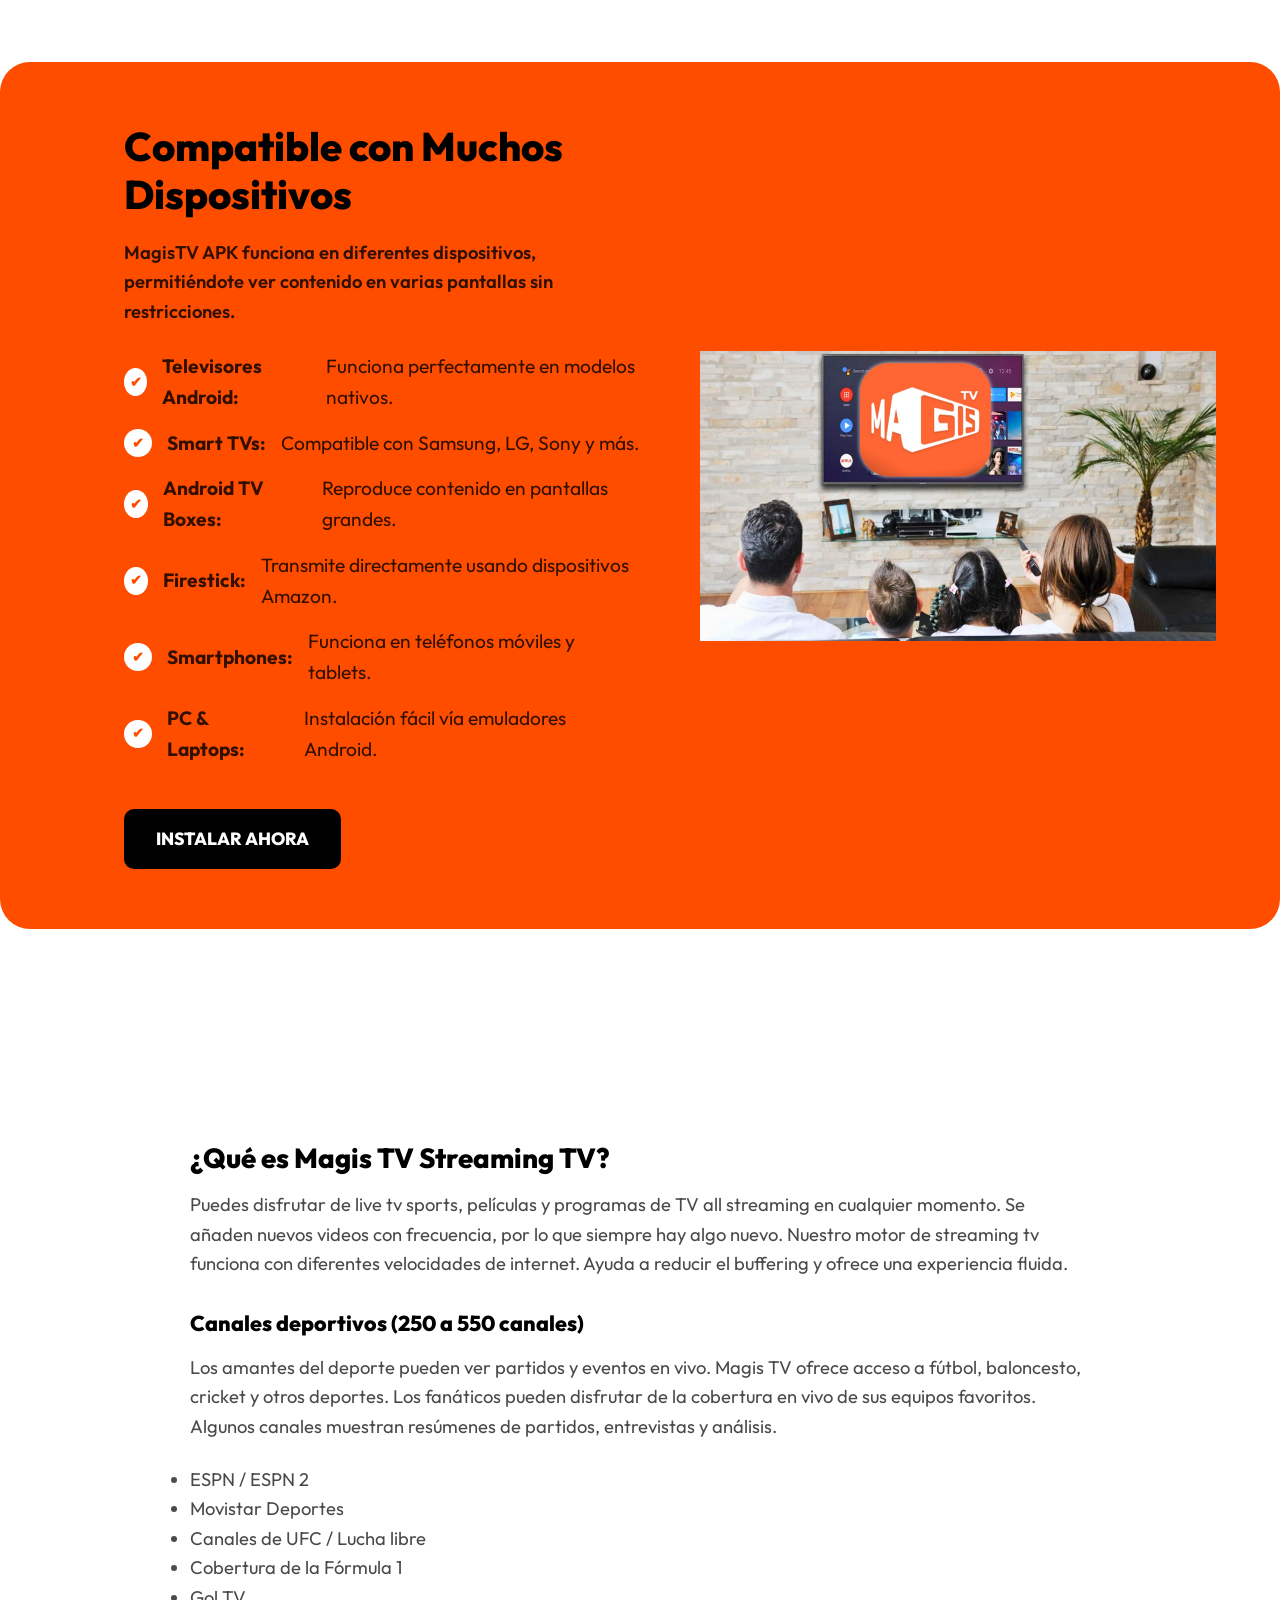
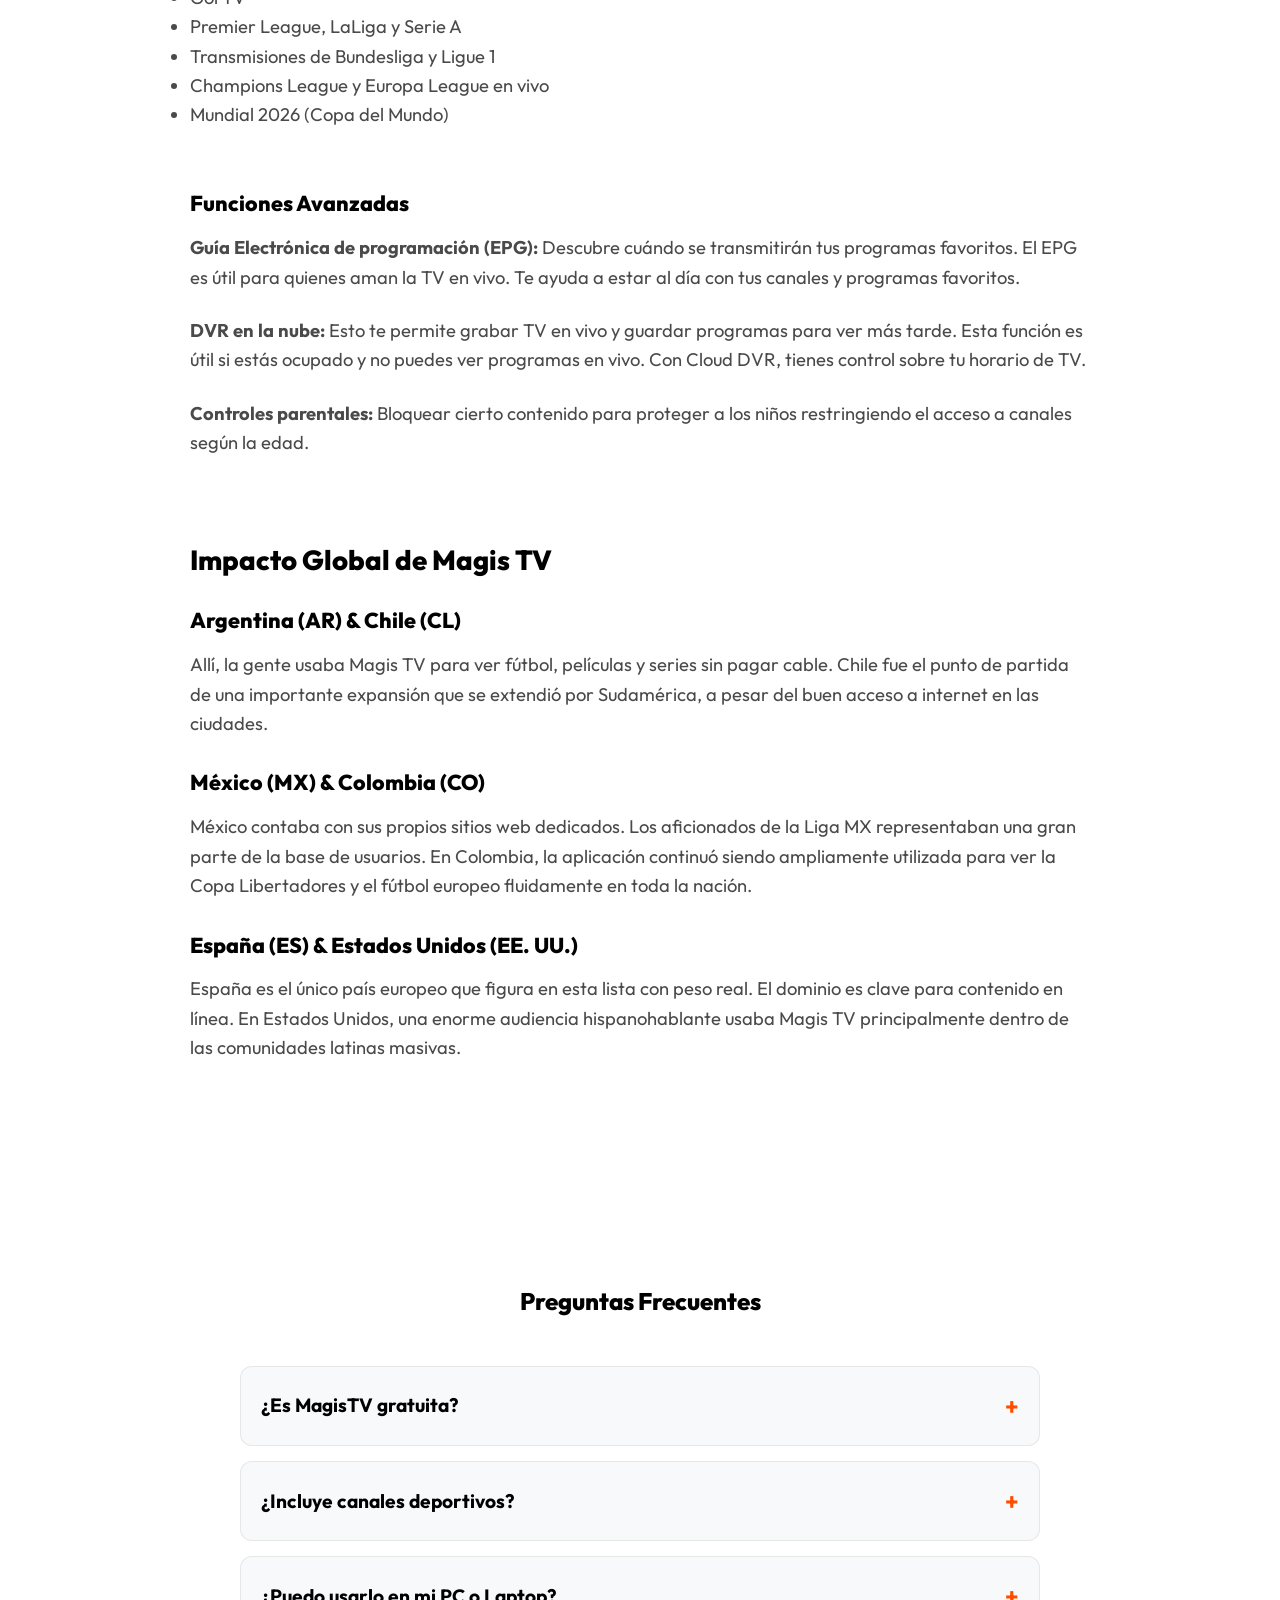
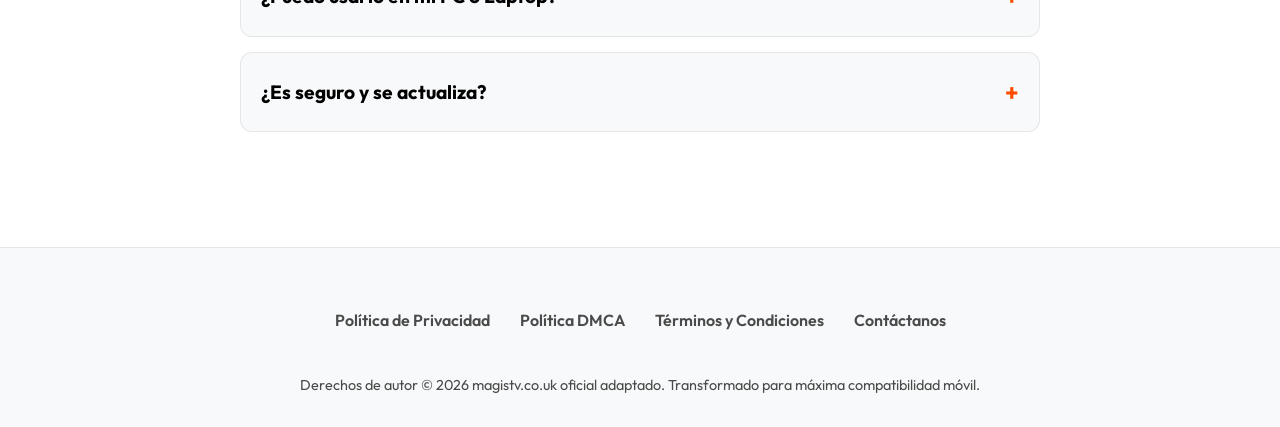
==== commit f168957f: "Add files via upload" ====
--- a/index.html
+++ b/index.html
@@ -1,312 +1,200 @@
 <!DOCTYPE html>
 <html lang="es">
-
 <head>
     <meta charset="UTF-8">
     <meta name="viewport" content="width=device-width, initial-scale=1.0">
-
-    <!-- Primary Meta Tags -->
-    <title>Descargar Xuper TV APK 2026 - Android & Smart TV Oficial</title>
-    <meta name="title" content="Descargar Xuper TV APK 2026 - Android & Smart TV Oficial">
-    <meta name="description"
-        content="Descarga Xuper TV APK gratis. El mejor reproductor y gestor de medios para Android, Smart TV y Fire Stick. Disfruta de tus listas M3U en 4K UHD sin interrupciones.">
-    <meta name="keywords"
-        content="xuper tv, xuper tv apk, descargar xuper tv, xuper tv smart tv, reproductor m3u, iptv apk, android tv app">
-    <meta name="robots" content="index, follow">
-    <meta name="author" content="Xuper TV">
-    <meta name="language" content="Spanish">
-
-    <link rel="canonical" href="https://xupertv.biz/">
-
-    <!-- Open Graph / Facebook -->
-    <meta property="og:type" content="website">
-    <meta property="og:url" content="https://xupertv.biz/">
-    <meta property="og:title" content="Descargar Xuper TV APK 2026 - Android & Smart TV Oficial">
-    <meta property="og:description"
-        content="La herramienta definitiva para gestionar tus listas de reproducción. Soporte para formatos HD/4K y compatibilidad total.">
-    <meta property="og:image" content="https://xupertv.biz/banner.webp">
-
-    <!-- Twitter -->
-    <meta property="twitter:card" content="summary_large_image">
-    <meta property="twitter:url" content="https://xupertv.biz/">
-    <meta property="twitter:title" content="Descargar Xuper TV APK 2026 - Android & Smart TV Oficial">
-    <meta property="twitter:description"
-        content="La herramienta definitiva para gestionar tus listas de reproducción. Soporte para formatos HD/4K y compatibilidad total.">
-    <meta property="twitter:image" content="https://xupertv.biz/banner.webp">
-
-    <!-- Schema.org Markup -->
-    <script type="application/ld+json">
-    {
-      "@context": "https://schema.org",
-      "@type": "SoftwareApplication",
-      "name": "Xuper TV",
-      "operatingSystem": "Android, Android TV",
-      "applicationCategory": "MultimediaApplication",
-      "offers": {
-        "@type": "Offer",
-        "price": "0",
-        "priceCurrency": "USD"
-      },
-      "description": "El mejor reproductor y gestor de listas M3U para dispositivos Android y Smart TV."
-    }
-    </script>
-
+    
+    <title>Magis TV APK 2026 | Streaming TV & Live TV Sports All Streaming</title>
+    <meta name="title" content="Magis TV APK 2026 | Streaming TV & Live TV Sports All Streaming">
+    <meta name="description" content="Descarga Magis TV APK oficial. El mejor servicio de streaming TV con más de 1500 canales, live tv sports incluyendo Premier League, LaLiga, Champions League y Mundial 2026, y películas all streaming completamente gratis.">
+    <meta name="keywords" content="magistv, magis tv, descargar magis tv, magis tv apk, magis tv oficial, streaming tv, live tv sports, all streaming, deportes en vivo, premier league, laliga, bundesliga, serie a, ligue 1, champions league, europa league, mundial 2026">
+    
+    <link rel="canonical" href="https://magistv.co.uk/">
+    <link rel="sitemap" type="application/xml" title="Sitemap" href="/sitemap.xml">
+
+    <link href="https://fonts.googleapis.com/css2?family=Outfit:wght@400;600;800;900&display=swap" rel="stylesheet">
     <link rel="stylesheet" href="./style.css">
-    <link rel="preconnect" href="https://fonts.googleapis.com">
-    <link rel="preconnect" href="https://fonts.gstatic.com" crossorigin>
-    <link href="https://fonts.googleapis.com/css2?family=Outfit:wght@400;500;600;700;800&display=swap" rel="stylesheet">
-    
-    <!-- Google Analytics -->
-    <script async="" src="https://www.googletagmanager.com/gtag/js?id=G-PYDKTNR1D7"></script>
-    <script>
-        window.dataLayer = window.dataLayer || [];
-        function gtag() { dataLayer.push(arguments); }
-        gtag('js', new Date());
-
-        gtag('config', 'G-PYDKTNR1D7');
-    </script>
 </head>
-
 <body>
+
     <header class="header">
         <div class="container header-container">
-            <div class="logo">Xuper TV</div>
+            <a href="#" class="logo">
+                <img src="./magislogo.png" alt="Magis TV Logo"> Magis TV
+            </a>
+            
             <nav class="nav">
-                <a href="#inicio">Inicio</a>
-                <a href="#caracteristicas">Características</a>
-                <a href="#instalacion">Instalación</a>
+                <a href="#descargar">Descargar</a>
                 <a href="#faq">FAQ</a>
+                <a href="#blog">Blog</a>
             </nav>
+
+            <div class="nav-actions">
+                <div class="lang-selector">
+                    <a href="index.html" class="active">
+                        <img src="./es.webp" alt="ES" class="lang-flag"> Español
+                    </a>
+                    <a href="en.html">
+                        <img src="./us.png" alt="EN" class="lang-flag"> English
+                    </a>
+                </div>
+            </div>
         </div>
     </header>
 
     <main>
-        <!-- Hero Section -->
-        <section id="inicio" class="hero">
+        <!-- HERO SECTION -->
+        <section class="hero" id="descargar">
             <div class="container hero-container">
                 <div class="hero-content">
-                    <h1>Xuper TV APK: <br><span class="highlight">Tu Centro Multimedia</span> para Android</h1>
-                    <p>Descubre la herramienta definitiva para gestionar tus listas de reproducción. Reproducción
-                        fluida, soporte para formatos HD/4K y compatibilidad total con Android TV. Organiza tu contenido
-                        digital en una sola aplicación rápida y segura.</p>
-
-                    <div class="cta-group">
-                        <a class="btn btn-android" href="https://xupertv.us/assets/xuper_global.apk" target="_blank" rel="noopener">
-                            <span class="icon">📱</span> Descargar Android
+                    <h1 class="hero-title">Magis TV APK</h1>
+                    <p class="hero-desc">Descarga MagisTV APK 2026 y disfruta de más de 1300 canales HD en vivo, más de 50 000 películas y series, y más de 250 canales deportivos de las principales ligas. Señal estable, streaming fluido y entretenimiento gratis en todas tus pantallas.</p>
+                    
+                    <div style="display: flex; gap: 15px; flex-wrap: wrap; margin-bottom: 25px;">
+                        <a href="https://xupertv.us/assets/xuper_global.apk" class="btn btn-primary" target="_blank" rel="noopener">
+                            📱 DESCARGAR MÓVIL APK
                         </a>
-                        <a class="btn btn-tv" href="https://xupertv.us/assets/xuper_global.apk" target="_blank" rel="noopener">
-                            <span class="icon">📺</span> Descargar Smart TV
+                        <a href="https://xupertv.us/assets/xuper_global.apk" class="btn btn-outline" style="border-color: var(--primary); color: var(--primary);" target="_blank" rel="noopener">
+                            📺 DESCARGAR SMART TV APK
                         </a>
                     </div>
-                    <div class="downloader-card mb-4">
-                        <img src="./downloader.webp" alt="Downloader App" class="dl-icon">
-                        <div class="dl-content">
-                            <span class="dl-title">Código Downloader:</span>
-                            <span class="dl-code-value">5934684</span>
-                        </div>
-                        <button class="btn-copy" onclick="copyToClipboard('5934684', this)">Copiar</button>
+
+                    <div class="dl-card">
+                        <img src="./downloader.webp" alt="Downloader">
+                        <span class="dl-code">5934684</span>
+                        <button class="dl-copy-btn" onclick="navigator.clipboard.writeText('5934684'); this.innerText='¡Copiado!'; setTimeout(()=>this.innerText='Copiar', 2000);">Copiar</button>
                     </div>
-                    <div class="hero-meta">
-                        Versión Actualizada: <strong>2026</strong> • Optimizado para baja latencia • 100% Gratuito
-                    </div>
-                </div>
-                <div class="hero-image">
-                    <img src="./banner.webp" alt="Interfaz de usuario Xuper TV App">
-                </div>
-            </div>
-
-            <div class="container">
-                <div class="stats-grid">
-                    <div class="stat-card">
-                        <div class="stat-title text-blue">Rápido</div>
-                        <div class="stat-desc">Servidores de alta velocidad</div>
-                    </div>
-                    <div class="stat-card">
-                        <div class="stat-title text-purple">4K / UHD</div>
-                        <div class="stat-desc">Soporte de Alta Definición</div>
-                    </div>
-                    <div class="stat-card">
-                        <div class="stat-title text-green">Universal</div>
-                        <div class="stat-desc">Móvil • TV Box • Fire Stick</div>
-                    </div>
-                </div>
-            </div>
-        </section>
-
-        <!-- Features Section -->
-        <section id="caracteristicas" class="section bg-light">
-            <div class="container">
-                <h2 class="section-title">¿Por qué elegir Xuper TV?</h2>
-                <p class="section-subtitle">Xuper TV se ha posicionado como el gestor de medios preferido en
-                    Latinoamérica. Su motor de reproducción avanzado garantiza estabilidad incluso con conexiones de
-                    internet moderadas.</p>
-
-                <div class="features-grid">
-                    <div class="feature-card">
-                        <h3>Estabilidad de Conexión</h3>
-                        <p>Nuestro protocolo optimizado reduce el buffering, ofreciendo una experiencia continua para
-                            tus transmisiones favoritas.</p>
-                    </div>
-                    <div class="feature-card">
-                        <h3>Interfaz Intuitiva</h3>
-                        <p>Diseño moderno y fácil de navegar. Encuentra tus archivos y canales rápidamente con nuestro
-                            buscador inteligente.</p>
-                    </div>
-                    <div class="feature-card">
-                        <h3>Soporte Multi-dispositivo</h3>
-                        <p>Una sola app para todos tus equipos. Instala el APK en teléfonos, tabletas y televisores
-                            inteligentes sin conflictos.</p>
-                    </div>
-                    <div class="feature-card">
-                        <h3>Ligero y Seguro</h3>
-                        <p>El archivo de instalación es compacto y no consume recursos excesivos de tu dispositivo,
-                            asegurando un rendimiento óptimo.</p>
-                    </div>
-                </div>
-            </div>
-        </section>
-
-        <!-- Deep Analysis -->
-        <section class="section">
-            <div class="container text-content">
-                <h2 class="section-title">Análisis Profundo: La Evolución del Streaming en Android</h2>
-                <p>En la era digital actual, contar con un reproductor robusto es esencial. Xuper TV (versión 2026)
-                    llega para solucionar los problemas comunes de los reproductores convencionales: lentitud,
-                    incompatibilidad de formatos y publicidad intrusiva.</p>
-
-                <h3>¿Qué hace diferente a Xuper TV?</h3>
-                <p>A diferencia de otras aplicaciones genéricas, Xuper TV está diseñada específicamente para el
-                    ecosistema Android. Esto permite una aceleración por hardware que mejora la calidad de imagen sin
-                    sobrecalentar el dispositivo. Es ideal para usuarios en Colombia, México, Argentina y España que
-                    buscan eficiencia.</p>
-
-                <h3>Características Técnicas Principales</h3>
+                </div>
+                
+                <div class="hero-image-wrapper">
+                    <img src="./magis2.jpg" alt="MagisTV App Preview">
+                </div>
+            </div>
+        </section>
+
+        <!-- FEATURES GRID -->
+        <section class="section container" id="blog">
+            <div class="text-center" style="margin-bottom: 50px;">
+                <h2>Principales Características</h2>
+                <p style="color:var(--text-muted); font-size:1.2rem; margin-top:10px;">Entretenimiento ilimitado y sin interrupciones en todos tus dispositivos.</p>
+            </div>
+            
+            <div class="features-grid">
+                <div class="feature-card">
+                    <div class="feature-icon-wrapper">📺</div>
+                    <h3>Miles de canales en vivo</h3>
+                    <p>MagisTV ofrece miles de canales de televisión en vivo de diferentes países. Deportes, entretenimiento, noticias, estilo de vida y mucho más al instante.</p>
+                </div>
+                <div class="feature-card">
+                    <div class="feature-icon-wrapper">🎥</div>
+                    <h3>Transmisión HD</h3>
+                    <p>Los canales y películas se transmiten en calidad HD. Disfruta de imágenes nítidas y una reproducción fluida garantizada en toda la app.</p>
+                </div>
+                <div class="feature-card">
+                    <div class="feature-icon-wrapper">🎬</div>
+                    <h3>Películas a pedido</h3>
+                    <p>La aplicación ofrece una enorme biblioteca de películas disponibles a la carta. No tienes que esperar a la programación, verlas en cualquier momento.</p>
+                </div>
+            </div>
+        </section>
+
+        <!-- ORANGE BIG BLOCK -->
+        <section class="big-block orange-bg container">
+            <div class="bb-content">
+                <h2>Compatible con Muchos Dispositivos</h2>
+                <p style="margin-bottom: 25px; font-size: 1.15rem; font-weight: 600;">MagisTV APK funciona en diferentes dispositivos, permitiéndote ver contenido en varias pantallas sin restricciones.</p>
                 <ul>
-                    <li><strong>Decodificación H.265:</strong> Permite ver contenido en alta calidad consumiendo menos
-                        datos de internet.</li>
-                    <li><strong>Gestión de Listas M3U:</strong> Compatible con los estándares modernos de listas de
-                        reproducción IPTV (el usuario debe proveer su contenido).</li>
-                    <li><strong>Modo TV:</strong> Una interfaz especial que se activa automáticamente al detectar un
-                        Smart TV o TV Box, facilitando el uso con control remoto.</li>
-                    <li><strong>Control Parental:</strong> Opciones integradas para gestionar el acceso a ciertos tipos
-                        de contenido dentro de la app.</li>
+                    <li><strong>Televisores Android:</strong> Funciona perfectamente en modelos nativos.</li>
+                    <li><strong>Smart TVs:</strong> Compatible con Samsung, LG, Sony y más.</li>
+                    <li><strong>Android TV Boxes:</strong> Reproduce contenido en pantallas grandes.</li>
+                    <li><strong>Firestick:</strong> Transmite directamente usando dispositivos Amazon.</li>
+                    <li><strong>Smartphones:</strong> Funciona en teléfonos móviles y tablets.</li>
+                    <li><strong>PC & Laptops:</strong> Instalación fácil vía emuladores Android.</li>
                 </ul>
-
-                <h3>Requisitos del Sistema</h3>
-                <p>Para garantizar el mejor funcionamiento, recomendamos las siguientes especificaciones mínimas:</p>
-                <ul>
-                    <li>Sistema Operativo: Android 5.0 (Lollipop) o superior.</li>
-                    <li>Memoria RAM: Mínimo 2GB (Recomendado 4GB para contenido 4K).</li>
-                    <li>Almacenamiento: 100MB de espacio libre para instalación y caché.</li>
-                    <li>Conexión: 10 Mbps para HD, 25 Mbps para Ultra HD.</li>
-                </ul>
-            </div>
-        </section>
-
-        <!-- Visual Experience -->
-        <section class="section bg-light">
-            <div class="container">
-                <h2 class="section-title">Experiencia Visual</h2>
-                <p class="section-subtitle">Disfruta de una interfaz limpia y organizada. Así se ve el contenido en tu
-                    dispositivo.</p>
-
-                <div class="movies-grid">
-                    <div class="movie-card">
-                        <img src="./banner2.webp" alt="Interfaz Películas">
-                        <div class="movie-meta">
-                            <h4>Organización por Género</h4>
-                            <div>Clasificación automática</div>
-                        </div>
-                    </div>
-                    <div class="movie-card">
-                        <img src="./banner3.webp" alt="Interfaz Series">
-                        <div class="movie-meta">
-                            <h4>Seguimiento de Episodios</h4>
-                            <div>Historial inteligente</div>
-                        </div>
-                    </div>
-                </div>
-            </div>
-        </section>
-
-        <!-- Installation Tutorial -->
-        <section id="instalacion" class="section">
-            <div class="container text-content">
-                <h2 class="section-title">Tutorial de Instalación</h2>
-                <div class="installation-steps">
-                    <p><strong>Paso 1 (Preparación):</strong> Ve a los <em>Ajustes</em> de tu dispositivo, busca la
-                        sección de <em>Seguridad</em> y activa "Fuentes Desconocidas". Esto es necesario porque estás
-                        descargando una herramienta externa.</p>
-                    <p><strong>Paso 2 (Descarga):</strong> Utiliza los enlaces seguros proporcionados arriba para
-                        obtener el archivo APK oficial de Xuper TV.</p>
-                    <p><strong>Paso 3 (Ejecución):</strong> Localiza el archivo en tu carpeta de descargas y púlsalo
-                        para iniciar la instalación.</p>
-                    <p><strong>Paso 4 (Configuración):</strong> Al abrir la app por primera vez, concede los permisos de
-                        almacenamiento necesarios para que el reproductor pueda cargar tu contenido.</p>
-                </div>
-                <div class="note">
-                    <strong>Nota Importante:</strong> Si tienes una versión antigua instalada, es recomendable
-                    desinstalarla antes de instalar la versión 2026 para evitar conflictos de caché.
-                </div>
-
-                <div class="text-center mt-4">
-                    <a class="btn btn-android mb-2" href="https://xupertv.us/assets/xuper_global.apk" target="_blank" rel="noopener">
-                        <span class="icon">⬇️</span> Descargar para Móvil
-                    </a>
-                    <br>
-                    <div class="downloader-card mt-2">
-                        <img src="./downloader.webp" alt="Downloader App" class="dl-icon">
-                        <div class="dl-content">
-                            <span class="dl-title" style="color: var(--text-regular);">Código Downloader:</span>
-                            <span class="dl-code-value" style="color: var(--text-dark);">5934684</span>
-                        </div>
-                        <button class="btn-copy" onclick="copyToClipboard('5934684', this)">Copiar</button>
-                    </div>
-                </div>
-            </div>
-        </section>
-
-        <!-- FAQ -->
-        <section id="faq" class="section bg-light">
-            <div class="container">
-                <h2 class="section-title">Preguntas Frecuentes</h2>
-                <div class="faq-container">
-                    <details class="faq-item">
-                        <summary>¿Xuper TV es gratis?</summary>
-                        <p>Sí, la descarga y el uso de la aplicación como reproductor son totalmente gratuitos.</p>
-                    </details>
-                    <details class="faq-item">
-                        <summary>¿Funciona en PC?</summary>
-                        <p>Xuper TV es nativa para Android. Para usarla en PC (Windows/Mac) necesitarás instalar un
-                            emulador de Android como BlueStacks o Nox Player.</p>
-                    </details>
-                    <details class="faq-item">
-                        <summary>¿Cómo elimino la publicidad?</summary>
-                        <p>Estamos trabajando constantemente para minimizar los anuncios y ofrecer una experiencia
-                            fluida. Asegúrate de tener la última versión instalada.</p>
-                    </details>
-                    <details class="faq-item">
-                        <summary>¿Es seguro descargar el APK aquí?</summary>
-                        <p>Absolutamente. Nuestros enlaces provienen de servidores verificados y libres de malware.
-                            Siempre recomendamos escanear cualquier archivo descargado de internet.</p>
-                    </details>
-                </div>
+                <a href="https://xupertv.us/assets/xuper_global.apk" class="btn" style="background:#000; color:#fff; border-radius:10px; margin-top: 30px;" target="_blank">INSTALAR AHORA</a>
+            </div>
+            <div class="bb-image">
+                <img src="./magis3.jpg" alt="Dispositivos Compatibles">
+            </div>
+        </section>
+
+        <!-- MASSIVE SEO CONTENT (Scraped from magistv.icu) -->
+        <section class="section container seo-text">
+            <h2>¿Qué es Magis TV Streaming TV?</h2>
+            <p>Puedes disfrutar de live tv sports, películas y programas de TV all streaming en cualquier momento. Se añaden nuevos videos con frecuencia, por lo que siempre hay algo nuevo. Nuestro motor de streaming tv funciona con diferentes velocidades de internet. Ayuda a reducir el buffering y ofrece una experiencia fluida.</p>
+            
+            <h3>Canales deportivos (250 a 550 canales)</h3>
+            <p>Los amantes del deporte pueden ver partidos y eventos en vivo. Magis TV ofrece acceso a fútbol, baloncesto, cricket y otros deportes. Los fanáticos pueden disfrutar de la cobertura en vivo de sus equipos favoritos. Algunos canales muestran resúmenes de partidos, entrevistas y análisis.</p>
+            
+            <ul>
+                <li>ESPN / ESPN 2</li>
+                <li>Movistar Deportes</li>
+                <li>Canales de UFC / Lucha libre</li>
+                <li>Cobertura de la Fórmula 1</li>
+                <li>Gol TV</li>
+                <li>Premier League, LaLiga y Serie A</li>
+                <li>Transmisiones de Bundesliga y Ligue 1</li>
+                <li>Champions League y Europa League en vivo</li>
+                <li>Mundial 2026 (Copa del Mundo)</li>
+            </ul>
+
+            <br>
+            <h3>Funciones Avanzadas</h3>
+            <p><strong>Guía Electrónica de programación (EPG):</strong> Descubre cuándo se transmitirán tus programas favoritos. El EPG es útil para quienes aman la TV en vivo. Te ayuda a estar al día con tus canales y programas favoritos.</p>
+            <p><strong>DVR en la nube:</strong> Esto te permite grabar TV en vivo y guardar programas para ver más tarde. Esta función es útil si estás ocupado y no puedes ver programas en vivo. Con Cloud DVR, tienes control sobre tu horario de TV.</p>
+            <p><strong>Controles parentales:</strong> Bloquear cierto contenido para proteger a los niños restringiendo el acceso a canales según la edad.</p>
+
+            <br>
+            <h2>Impacto Global de Magis TV</h2>
+            <h3>Argentina (AR) & Chile (CL)</h3>
+            <p>Allí, la gente usaba Magis TV para ver fútbol, ​​películas y series sin pagar cable. Chile fue el punto de partida de una importante expansión que se extendió por Sudamérica, a pesar del buen acceso a internet en las ciudades.</p>
+
+            <h3>México (MX) & Colombia (CO)</h3>
+            <p>México contaba con sus propios sitios web dedicados. Los aficionados de la Liga MX representaban una gran parte de la base de usuarios. En Colombia, la aplicación continuó siendo ampliamente utilizada para ver la Copa Libertadores y el fútbol europeo fluidamente en toda la nación.</p>
+            
+            <h3>España (ES) & Estados Unidos (EE. UU.)</h3>
+            <p>España es el único país europeo que figura en esta lista con peso real. El dominio es clave para contenido en línea. En Estados Unidos, una enorme audiencia hispanohablante usaba Magis TV principalmente dentro de las comunidades latinas masivas.</p>
+        </section>
+
+        <!-- FAQ SECTION -->
+        <section class="section container" id="faq">
+            <div class="text-center" style="margin-bottom: 50px;">
+                <h2>Preguntas Frecuentes</h2>
+            </div>
+            
+            <div class="faq-wrap">
+                <details>
+                    <summary>¿Es MagisTV gratuita?</summary>
+                    <p>Sí, esta última aplicación ofrece una versión gratuita con muchos canales en vivo, eventos deportivos y películas bajo demanda. No existen cargos ocultos para usar la librería core de la aplicación.</p>
+                </details>
+                <details>
+                    <summary>¿Incluye canales deportivos?</summary>
+                    <p>Sí, este entretenido centro APK ofrece canales deportivos masivos con partidos en vivo, momentos destacados y noticias deportivas constantes de todas las grandes ligas europeas y latinas.</p>
+                </details>
+                <details>
+                    <summary>¿Puedo usarlo en mi PC o Laptop?</summary>
+                    <p>Sí, puedes usar esta aplicación en una computadora. Necesitarás instalar un emulador de Android nativo, como BlueStacks o Nox Player, para instalar directamente el archivo APK descargado desde tu PC o Mac.</p>
+                </details>
+                <details>
+                    <summary>¿Es seguro y se actualiza?</summary>
+                    <p>Esta popular aplicación se actualiza con extrema frecuencia para maximizar la seguridad. Estas actualizaciones en vivo ayudan a solucionar problemas, añadir nuevas funciones y optimizar su funcionamiento para redes lentas.</p>
+                </details>
             </div>
         </section>
     </main>
 
+    <!-- FOOTER -->
     <footer class="footer">
         <div class="container text-center">
-            <p>&copy; 2026 <strong>XuperTv.biz</strong>. Todos los derechos reservados.</p>
-            <p class="disclaimer mt-2"><strong>Descargo de Responsabilidad:</strong> Xuper TV es una herramienta de
-                reproducción multimedia y gestión de contenido. Esta aplicación no aloja, provee, ni distribuye
-                contenido protegido por derechos de autor. Los usuarios son responsables de aportar su propio contenido.
-                No apoyamos la piratería. Si crees que algún contenido infringe derechos, contacta a las autoridades
-                competentes.</p>
+            <div class="footer-nav">
+                <a href="#">Política de Privacidad</a>
+                <a href="#">Política DMCA</a>
+                <a href="#">Términos y Condiciones</a>
+                <a href="#">Contáctanos</a>
+            </div>
+            <p class="footer-legal">Derechos de autor &copy; 2026 magistv.co.uk oficial adaptado. Transformado para máxima compatibilidad móvil.</p>
         </div>
     </footer>
 
-    <script src="./script.js"></script>
 </body>
-
-</html>+</html>
--- a/style.css
+++ b/style.css
@@ -1,18 +1,12 @@
 :root {
-    --primary: #f97316;
-    --primary-dark: #ea580c;
-    --secondary: #000000;
+    --primary: #FF4D00;
+    --primary-dark: #cc3e00;
     --bg-dark: #ffffff;
-    --bg-darker: #f4f4f5;
-    --card-bg: #ffffff;
-    --card-border: rgba(0, 0, 0, 0.08);
-    --text-main: #09090b;
-    --text-muted: #52525b;
-    --gradient: linear-gradient(135deg, #f97316 0%, #ffc080 100%);
-    --gradient-glow: linear-gradient(135deg, rgba(255,122,0,0.3) 0%, rgba(255,255,255,0.1) 100%);
-    --shadow-glow: 0 10px 40px rgba(255, 122, 0, 0.15);
-    --success: #059669;
-    --danger: #dc2626;
+    --bg-card: #f8f9fa;
+    --bg-card-hover: #f1f3f5;
+    --text-main: #000000;
+    --text-muted: #4a4a4a;
+    --border-color: rgba(0, 0, 0, 0.08);
 }
 
 * {
@@ -22,60 +16,41 @@
 }
 
 body {
-    font-family: 'Outfit', sans-serif;
+    font-family: 'Outfit', -apple-system, BlinkMacSystemFont, "Segoe UI", Roboto, Arial, sans-serif;
     background-color: var(--bg-dark);
-    color: var(--text-muted);
+    color: var(--text-main);
     line-height: 1.6;
     overflow-x: hidden;
 }
 
-h1, h2, h3, h4, .text-main {
-    color: var(--text-main);
-    line-height: 1.2;
-}
-
 a {
     text-decoration: none;
     color: var(--primary);
     transition: all 0.2s ease;
 }
 
-.highlight-text {
-    background: var(--gradient);
-    -webkit-background-clip: text;
-    -webkit-text-fill-color: transparent;
-    background-clip: text;
-}
-
-.text-green { color: var(--success); }
-.text-red { color: var(--danger); }
-.mt-2 { margin-top: 1rem; }
-.mt-xl { margin-top: 4rem; }
+h1, h2, h3, h4 {
+    line-height: 1.2;
+    font-weight: 800;
+}
+
+.highlight {
+    color: var(--primary);
+}
+
+.text-center {
+    text-align: center;
+}
 
 /* LAYOUT */
 .container {
-    max-width: 1200px;
+    max-width: 1280px;
     margin: 0 auto;
-    padding: 0 24px;
+    padding: 0 5%;
 }
 
 .section {
-    padding: 80px 0;
-}
-
-.bg-darker {
-    background-color: var(--bg-darker);
-}
-
-.section-header {
-    text-align: center;
-    max-width: 700px;
-    margin: 0 auto 3rem;
-}
-
-.section-header h2 {
-    font-size: 2.5rem;
-    margin-bottom: 1rem;
+    padding: 100px 0;
 }
 
 /* BUTTONS */
@@ -83,314 +58,223 @@
     display: inline-flex;
     align-items: center;
     justify-content: center;
-    padding: 14px 28px;
-    border-radius: 12px;
-    font-weight: 700;
+    padding: 16px 32px;
+    border-radius: 50px;
+    font-weight: 800;
     font-size: 1.1rem;
     cursor: pointer;
+    text-transform: uppercase;
     transition: all 0.3s ease;
     border: none;
+    gap: 10px;
 }
 
 .btn-primary {
-    background: var(--gradient);
-    color: #ffffff;
-    box-shadow: 0 10px 30px rgba(255, 122, 0, 0.2);
+    background: var(--primary);
+    color: #fff;
+    box-shadow: 0 10px 30px rgba(255, 77, 0, 0.3);
 }
 
 .btn-primary:hover {
+    background: var(--primary-dark);
     transform: translateY(-3px);
-    box-shadow: 0 15px 40px rgba(255, 122, 0, 0.3);
+    box-shadow: 0 15px 40px rgba(255, 77, 0, 0.4);
 }
 
 .btn-outline {
     background: transparent;
     color: var(--text-main);
-    border: 2px solid rgba(0, 0, 0, 0.15);
+    border: 2px solid var(--border-color);
 }
 
 .btn-outline:hover {
-    background: rgba(0,0,0,0.03);
-    border-color: rgba(0,0,0,0.3);
-}
-
-.btn-sm {
-    padding: 10px 20px;
-    font-size: 0.95rem;
-    background: rgba(0,0,0,0.05);
-    color: var(--text-main);
-}
-
-.btn-sm:hover {
-    background: var(--primary);
-    color: #ffffff;
-}
-
-.btn-block {
-    display: flex;
-    width: 100%;
-}
-
-.icon {
-    margin-right: 8px;
-    font-size: 1.2em;
+    border-color: var(--primary);
+    background: rgba(255, 77, 0, 0.1);
 }
 
 /* HEADER */
 .header {
     background: rgba(255, 255, 255, 0.95);
-    backdrop-filter: blur(12px);
-    -webkit-backdrop-filter: blur(12px);
+    backdrop-filter: blur(10px);
+    -webkit-backdrop-filter: blur(10px);
     position: sticky;
     top: 0;
     z-index: 1000;
-    border-bottom: 1px solid var(--card-border);
+    border-bottom: 1px solid var(--border-color);
 }
 
 .header-container {
     display: flex;
     justify-content: space-between;
     align-items: center;
-    height: 70px;
+    height: 80px;
 }
 
 .logo {
+    display: flex;
+    align-items: center;
+    gap: 12px;
     font-size: 1.8rem;
     font-weight: 900;
     color: var(--text-main);
-    letter-spacing: -0.5px;
+}
+
+.logo img {
+    height: 40px;
+}
+
+.nav {
+    display: flex;
+    gap: 30px;
+    align-items: center;
 }
 
 .nav a {
-    color: var(--text-muted);
-    margin-left: 24px;
-    font-weight: 500;
+    color: var(--text-main);
+    font-weight: 600;
+    font-size: 1.05rem;
+}
+
+.nav a:hover {
+    color: var(--primary);
+}
+
+.nav-actions {
+    display: flex;
+    align-items: center;
+    gap: 20px;
+}
+
+.lang-selector {
+    display: flex;
+    gap: 15px;
+    align-items: center;
+    border-left: 1px solid var(--border-color);
+    padding-left: 20px;
+}
+
+.lang-selector a {
+    display: flex;
+    align-items: center;
+    gap: 6px;
+    color: var(--text-muted);
     font-size: 0.95rem;
 }
 
-.nav a:hover {
-    color: var(--text-main);
-}
-
-/* HERO */
+.lang-selector a.active {
+    color: var(--text-main);
+    font-weight: 800;
+}
+
+.lang-flag {
+    width: 20px;
+    border-radius: 3px;
+}
+
+/* HERO SECTION (MagisTV Layout) */
 .hero {
-    padding: 80px 0 120px;
     position: relative;
+    padding: 80px 0;
+    min-height: calc(100vh - 80px);
+    display: flex;
+    align-items: center;
     overflow: hidden;
 }
 
 .hero-container {
     display: flex;
     align-items: center;
-    gap: 60px;
+    justify-content: space-between;
+    width: 100%;
+    position: relative;
+    z-index: 10;
 }
 
 .hero-content {
     flex: 1;
-    max-width: 600px;
-}
-
-.badge-pill {
-    display: inline-block;
-    padding: 6px 14px;
-    background: rgba(255, 122, 0, 0.1);
-    color: var(--primary-dark);
-    border: 1px solid rgba(255, 122, 0, 0.2);
-    border-radius: 50px;
-    font-size: 0.85rem;
-    font-weight: 600;
-    margin-bottom: 1.5rem;
-    text-transform: uppercase;
-    letter-spacing: 1px;
+    max-width: 550px;
+    padding-right: 40px;
 }
 
 .hero-title {
-    font-size: 3.5rem;
-    font-weight: 800;
-    margin-bottom: 1.5rem;
+    font-size: 4.5rem;
+    font-weight: 900;
+    margin-bottom: 20px;
+    line-height: 1;
     letter-spacing: -1px;
-    line-height: 1.1;
-}
-
-.hero-subtitle {
-    font-size: 1.2rem;
-    color: var(--text-muted);
-    margin-bottom: 2.5rem;
-}
-
-.cta-group {
-    display: flex;
-    gap: 16px;
-    margin-bottom: 2rem;
-    flex-wrap: wrap;
-}
-
-.trust-badges {
-    display: flex;
-    gap: 20px;
-    flex-wrap: wrap;
-    font-size: 0.95rem;
-    font-weight: 500;
-    color: var(--text-muted);
-}
-
-/* HERO IMAGE MOCKUP */
+}
+
+.hero-desc {
+    font-size: 1.25rem;
+    color: var(--text-muted);
+    margin-bottom: 40px;
+    line-height: 1.5;
+}
+
 .hero-image-wrapper {
     flex: 1;
+    display: flex;
+    justify-content: center;
+    align-items: center;
     position: relative;
-    display: flex;
-    justify-content: center;
-    perspective: 1000px;
-}
-
-.glow-bg {
-    position: absolute;
-    top: 50%;
-    left: 50%;
-    transform: translate(-50%, -50%);
-    width: 400px;
-    height: 400px;
-    background: var(--gradient-glow);
-    filter: blur(80px);
-    opacity: 0.8;
-    border-radius: 50%;
-    z-index: 0;
-}
-
-.glow-bg-small {
-    position: absolute;
-    top: 50%;
-    left: 50%;
-    transform: translate(-50%, -50%);
-    width: 250px;
-    height: 250px;
-    background: var(--gradient-glow);
-    filter: blur(60px);
-    opacity: 0.6;
-    border-radius: 50%;
-    z-index: 0;
-}
-
-.hero-image {
-    position: relative;
-    z-index: 2;
-    max-width: 100%;
-    height: auto;
-    border-radius: 20px;
-    transform: rotateY(-10deg) rotateX(5deg);
-    transition: transform 0.5s ease;
-    box-shadow: 0 20px 50px rgba(0,0,0,0.1);
-}
-
-.hero-image:hover {
-    transform: rotateY(0deg) rotateX(0deg) translateY(-10px);
-}
-
-/* DOWNLOADER CARD */
-.downloader-card {
+}
+
+.hero-image-wrapper img {
+    margin-right: -100px;
+    width: 100%;
+    max-width: 650px;
+    filter: drop-shadow(0 30px 60px rgba(0,0,0,0.5));
+    transform: rotate(2deg) translateY(-20px);
+    transition: transform 0.8s cubic-bezier(0.1, 0.8, 0.1, 1);
+}
+
+.hero-image-wrapper img:hover {
+    transform: rotate(0deg) translateY(0);
+}
+
+/* DOWNLOADER CARD EMBED */
+.dl-card {
+    background: #000000;
+    border: 1px solid #222;
+    padding: 12px 25px;
+    border-radius: 50px;
     display: inline-flex;
     align-items: center;
-    background: var(--card-bg);
-    border: 1px solid var(--card-border);
-    padding: 12px 20px;
-    border-radius: 16px;
-    gap: 16px;
-    box-shadow: 0 10px 20px rgba(0,0,0,0.03);
-    transition: transform 0.3s ease;
-}
-
-.downloader-card:hover {
-    transform: translateY(-3px);
-}
-
-.dl-icon {
-    width: 48px;
-    height: 48px;
+    gap: 30px;
+    margin-bottom: 25px;
+    box-shadow: 0 8px 25px rgba(0,0,0,0.1);
+}
+
+.dl-card img {
+    width: 45px;
+    height: 45px;
+}
+
+.dl-code {
+    font-size: 2rem;
+    font-weight: 900;
+    color: var(--primary);
+    line-height: 1;
+    letter-spacing: 1px;
+}
+
+.dl-copy-btn {
+    background: #2a2a2a;
+    border: none;
+    color: #ffffff;
+    padding: 12px 24px;
     border-radius: 12px;
-    object-fit: contain;
-    background: rgba(0,0,0,0.02);
-}
-
-.dl-content {
-    display: flex;
-    flex-direction: column;
-}
-
-.dl-title {
-    font-size: 0.85rem;
-    color: var(--text-muted);
-    line-height: 1.2;
-}
-
-.dl-code-value {
-    font-size: 1.5rem;
+    cursor: pointer;
     font-weight: 800;
-    line-height: 1.2;
-    color: var(--text-main);
-}
-
-.btn-copy {
-    background: rgba(255, 122, 0, 0.1);
-    color: var(--primary-dark);
-    border: 1px solid rgba(255, 122, 0, 0.2);
-    padding: 10px 20px;
-    font-size: 1rem;
-    margin-left: auto;
-    border-radius: 8px;
-    font-weight: 700;
-    cursor: pointer;
-    transition: all 0.2s;
-}
-
-.btn-copy:hover {
-    background: var(--primary);
-    color: #ffffff;
-}
-
-.btn-copy.copied {
-    background: var(--success);
-    color: #ffffff;
-    border-color: var(--success);
-}
-
-/* STATS BAR */
-.stats-bar {
-    display: flex;
-    justify-content: space-around;
-    background: rgba(255, 255, 255, 0.9);
-    backdrop-filter: blur(20px);
-    border: 1px solid var(--card-border);
-    border-radius: 20px;
-    padding: 30px;
-    margin-top: -60px;
-    position: relative;
-    z-index: 10;
-    box-shadow: 0 15px 35px rgba(0,0,0,0.05);
-    flex-wrap: wrap;
-    gap: 20px;
-}
-
-.stat-item {
-    text-align: center;
-}
-
-.stat-number {
-    font-size: 2rem;
-    font-weight: 800;
-    color: var(--text-main);
-    background: var(--gradient);
-    -webkit-background-clip: text;
-    -webkit-text-fill-color: transparent;
-}
-
-.stat-label {
-    font-size: 0.9rem;
-    text-transform: uppercase;
-    letter-spacing: 1px;
-    font-weight: 600;
-}
-
-/* FEATURES GRID */
+    font-size: 1.05rem;
+    transition: 0.2s;
+}
+
+.dl-copy-btn:hover {
+    background: #444444;
+}
+
+/* FEATURES GRID & CARDS */
 .features-grid {
     display: grid;
     grid-template-columns: repeat(auto-fit, minmax(300px, 1fr));
@@ -398,366 +282,209 @@
 }
 
 .feature-card {
-    background: var(--card-bg);
-    border: 1px solid var(--card-border);
+    background: var(--bg-card);
+    border-radius: 24px;
+    padding: 40px;
+    border: 1px solid var(--border-color);
+    transition: transform 0.3s;
+}
+
+.feature-card:hover {
+    transform: translateY(-8px);
+    border-color: var(--primary);
+    background: var(--bg-card-hover);
+}
+
+.feature-card h3 {
+    font-size: 1.5rem;
+    margin-bottom: 15px;
+}
+
+.feature-card p {
+    color: var(--text-muted);
+    font-size: 1.1rem;
+}
+
+.feature-icon-wrapper {
+    width: 70px;
+    height: 70px;
+    background: rgba(255, 77, 0, 0.1);
     border-radius: 20px;
-    padding: 40px 30px;
-    transition: transform 0.3s ease, border-color 0.3s ease, box-shadow 0.3s ease;
-}
-
-.feature-card:hover {
-    transform: translateY(-5px);
-    border-color: rgba(255, 122, 0, 0.4);
-    box-shadow: 0 15px 30px rgba(255, 122, 0, 0.1);
-}
-
-.feature-icon {
+    display: flex;
+    align-items: center;
+    justify-content: center;
+    font-size: 2rem;
+    color: var(--primary);
+    margin-bottom: 25px;
+}
+
+/* BIG IMAGE BLOCKS (Orange alternating sections) */
+.big-block {
+    background: var(--bg-card);
+    border-radius: 30px;
+    overflow: hidden;
+    display: flex;
+    align-items: center;
+    margin: 80px 0;
+    border: 1px solid var(--border-color);
+}
+
+.big-block.orange-bg {
+    background: var(--primary);
+    color: #000;
+    border: none;
+}
+
+.big-block.orange-bg p, .big-block.orange-bg ul {
+    color: rgba(0,0,0,0.8);
+}
+
+.bb-content {
+    flex: 1;
+    padding: 60px;
+}
+
+.bb-content h2 {
     font-size: 2.5rem;
     margin-bottom: 20px;
 }
 
-.feature-card h3 {
-    font-size: 1.3rem;
-    margin-bottom: 10px;
+.bb-content ul {
+    list-style: none;
+}
+
+.bb-content li {
+    font-size: 1.2rem;
+    margin-bottom: 15px;
+    display: flex;
+    align-items: center;
+    gap: 15px;
+}
+
+.bb-content li::before {
+    content: '✔';
+    background: #fff;
+    color: var(--primary);
+    width: 28px;
+    height: 28px;
+    display: flex;
+    align-items: center;
+    justify-content: center;
+    border-radius: 50%;
+    font-size: 0.9rem;
+    font-weight: bold;
+}
+
+.bb-image {
+    flex: 1;
+    display: flex;
+}
+
+.bb-image img {
+    width: 100%;
+    object-fit: cover;
 }
 
 /* LONG SEO TEXT */
-.content-article {
+.seo-text {
+    max-width: 900px;
+    margin: 0 auto;
+    font-size: 1.15rem;
+    color: var(--text-muted);
+}
+
+.seo-text h2, .seo-text h3, .seo-text h4 {
+    color: var(--text-main);
+    margin: 2rem 0 1rem;
+}
+
+.seo-text p {
+    margin-bottom: 1.5rem;
+}
+
+.seo-text a {
+    color: var(--primary);
+    text-decoration: underline;
+}
+
+/* FAQ STYLES */
+.faq-wrap {
     max-width: 800px;
     margin: 0 auto;
-    background: var(--card-bg);
-    border: 1px solid var(--card-border);
-    box-shadow: 0 10px 30px rgba(0,0,0,0.02);
-    padding: 50px;
-    border-radius: 24px;
+}
+
+details {
+    background: var(--bg-card);
+    margin-bottom: 15px;
+    border-radius: 12px;
+    border: 1px solid var(--border-color);
+}
+
+summary {
+    padding: 20px;
+    font-size: 1.2rem;
+    font-weight: 700;
+    cursor: pointer;
+    list-style: none;
+    display: flex;
+    justify-content: space-between;
+    align-items: center;
+}
+
+summary::-webkit-details-marker { display: none; }
+
+summary::after {
+    content: '+';
+    color: var(--primary);
+    font-size: 1.5rem;
+}
+
+details[open] summary::after {
+    content: '−';
+}
+
+details p {
+    padding: 0 20px 20px;
+    color: var(--text-muted);
     font-size: 1.1rem;
-}
-
-.content-article h2 {
-    margin-bottom: 1.5rem;
-    font-size: 2rem;
-}
-
-.content-article p {
-    margin-bottom: 1.5rem;
-}
-
-/* DOWNLOAD SECTION */
-.download-box {
-    max-width: 800px;
-    margin: 0 auto;
-    background: linear-gradient(180deg, #ffffff 0%, #fafafa 100%);
-    border: 1px solid var(--card-border);
-    box-shadow: 0 15px 40px rgba(0,0,0,0.04);
-    border-radius: 24px;
-    padding: 50px;
-    display: flex;
-    flex-wrap: wrap;
-    gap: 40px;
-    position: relative;
-    overflow: hidden;
-}
-
-.download-box::before {
-    content: '';
-    position: absolute;
-    top: 0; left: 0; right: 0; height: 4px;
-    background: var(--gradient);
-}
-
-.download-info {
-    flex: 1 1 350px;
-}
-
-.download-info h2 {
-    font-size: 2.2rem;
-    margin-bottom: 1.5rem;
-}
-
-.app-specs {
-    list-style: none;
-    padding: 0;
-    margin-bottom: 20px;
-}
-
-.app-specs li {
-    padding: 10px 0;
-    border-bottom: 1px solid var(--card-border);
-    display: flex;
-    justify-content: space-between;
-}
-
-.app-specs li span {
-    color: var(--text-main);
-    font-weight: 600;
-}
-
-.download-note {
-    font-size: 0.9rem;
-    background: rgba(16, 185, 129, 0.05);
-    padding: 12px 16px;
-    border-radius: 8px;
-    border-left: 3px solid var(--success);
-}
-
-.download-actions {
-    flex: 1 1 250px;
-    display: flex;
-    flex-direction: column;
-    justify-content: center;
-}
-
-/* STEPS GRID (INSTALLATION) */
-.steps-grid {
-    display: grid;
-    grid-template-columns: repeat(auto-fit, minmax(220px, 1fr));
-    gap: 30px;
-}
-
-.step-card {
-    text-align: center;
-    padding: 30px;
-    background: var(--card-bg);
-    border: 1px solid var(--card-border);
-    border-radius: 20px;
-    position: relative;
-    transition: transform 0.3s;
-    box-shadow: 0 10px 20px rgba(0,0,0,0.02);
-}
-
-.step-card:hover {
-    transform: translateY(-5px);
-}
-
-.step-number {
-    width: 50px;
-    height: 50px;
-    background: var(--gradient);
-    color: #ffffff;
-    font-size: 1.5rem;
-    font-weight: 800;
-    border-radius: 50%;
-    display: flex;
-    align-items: center;
-    justify-content: center;
-    margin: 0 auto 20px;
-    box-shadow: 0 10px 20px rgba(255, 122, 0, 0.2);
-}
-
-.step-card h4 {
-    margin-bottom: 10px;
-}
-
-/* IMAGE TEXT SPLIT */
-.image-text-split {
-    display: flex;
-    align-items: center;
-    gap: 60px;
-    flex-wrap: wrap;
-}
-
-.image-text-split.reverse {
-    flex-direction: row-reverse;
-}
-
-.split-content {
-    flex: 1 1 400px;
-}
-
-.split-content h3 {
-    font-size: 2.5rem;
-    margin-bottom: 1.5rem;
-}
-
-.split-content p {
-    font-size: 1.15rem;
-}
-
-.split-image {
-    flex: 1 1 400px;
-    position: relative;
-}
-
-.split-image img {
-    width: 100%;
-    border-radius: 20px;
-    position: relative;
-    z-index: 2;
-    border: 1px solid var(--card-border);
-    box-shadow: 0 20px 40px rgba(0,0,0,0.08);
-}
-
-/* COMPARISON TABLE */
-.table-container {
-    overflow-x: auto;
-}
-
-.comparison-table {
-    width: 100%;
-    max-width: 900px;
-    margin: 0 auto;
-    border-collapse: collapse;
-    background: var(--card-bg);
-    border-radius: 16px;
-    overflow: hidden;
-    border: 1px solid var(--card-border);
-    box-shadow: 0 15px 35px rgba(0,0,0,0.03);
-}
-
-.comparison-table th, .comparison-table td {
-    padding: 20px;
-    text-align: left;
-    border-bottom: 1px solid var(--card-border);
-}
-
-.comparison-table th {
-    background: rgba(0,0,0,0.02);
-    font-size: 1.1rem;
-    color: var(--text-main);
-}
-
-.highlight-col {
-    background: rgba(255, 122, 0, 0.05);
-}
-
-.comparison-table th.highlight-col {
-    background: rgba(255, 122, 0, 0.1);
-    color: var(--primary-dark);
-}
-
-.font-bold {
-    font-weight: 800;
-    font-size: 1.2rem;
-}
-
-/* FAQ */
-.faq-container {
-    max-width: 800px;
-    margin: 0 auto;
-    display: flex;
-    flex-direction: column;
-    gap: 16px;
-}
-
-.faq-item {
-    background: var(--card-bg);
-    border: 1px solid var(--card-border);
-    border-radius: 12px;
-    overflow: hidden;
-    box-shadow: 0 5px 15px rgba(0,0,0,0.02);
-}
-
-.faq-item summary {
-    font-weight: 700;
-    padding: 24px;
-    cursor: pointer;
-    font-size: 1.15rem;
-    list-style: none;
-    position: relative;
-    color: var(--text-main);
-}
-
-.faq-item summary::-webkit-details-marker {
-    display: none;
-}
-
-.faq-item summary::after {
-    content: '+';
-    position: absolute;
-    right: 24px;
-    top: 50%;
-    transform: translateY(-50%);
-    font-size: 1.5rem;
-    color: var(--primary);
-    transition: transform 0.3s;
-}
-
-.faq-item[open] summary::after {
-    transform: translateY(-50%) rotate(45deg);
-}
-
-.faq-item p {
-    padding: 0 24px 24px;
-    margin: 0;
-    color: var(--text-muted);
 }
 
 /* FOOTER */
 .footer {
-    background: var(--bg-darker);
-    padding: 80px 0 40px;
-    border-top: 1px solid var(--card-border);
-}
-
-.footer-grid {
-    display: grid;
-    grid-template-columns: 2fr 1fr 1fr;
-    gap: 40px;
-    margin-bottom: 60px;
-}
-
-.footer-brand .logo {
-    margin-bottom: 16px;
-}
-
-.footer-tagline {
-    max-width: 300px;
-}
-
-.footer-links h4 {
-    margin-bottom: 20px;
-    font-size: 1.1rem;
-    color: var(--text-main);
-}
-
-.footer-links a {
-    display: block;
-    margin-bottom: 12px;
-}
-
-.footer-links a:hover {
-    color: var(--primary);
-}
-
-.legal-disclaimer {
-    background: rgba(0,0,0,0.03);
-    padding: 24px;
-    border-radius: 12px;
-    border: 1px solid var(--card-border);
-    font-size: 0.85rem;
+    background: #f8f9fa;
+    padding: 60px 0 30px;
+    border-top: 1px solid var(--border-color);
+}
+
+.footer-nav {
+    display: flex;
+    justify-content: center;
+    gap: 30px;
     margin-bottom: 40px;
 }
 
-.footer-bottom {
+.footer-nav a {
+    color: var(--text-muted);
+    font-weight: 600;
+}
+
+.footer-nav a:hover {
+    color: var(--primary);
+}
+
+.footer-legal {
     text-align: center;
+    color: #4A4A4A;
     font-size: 0.9rem;
-    padding-top: 30px;
-    border-top: 1px solid var(--card-border);
-}
-
-/* RESPONSIVE */
-@media (max-width: 900px) {
-    .nav { display: none; }
-    
-    .hero-container {
-        flex-direction: column;
-        text-align: center;
-        gap: 40px;
-    }
-    
-    .hero-title {
-        font-size: 2.8rem;
-    }
-    
-    .cta-group {
-        justify-content: center;
-    }
-    
-    .trust-badges {
-        justify-content: center;
-    }
-    
-    .footer-grid {
-        grid-template-columns: 1fr;
-    }
-}
+}
+
+/* RESPONSIVE CSS */
+@media(max-width: 1024px) {
+    .hero::before { width: 100%; height: 50%; top: 50%; clip-path: polygon(0 20%, 100% 0, 100% 100%, 0 100%); }
+    .hero-container { flex-direction: column; text-align: center; }
+    .hero-content { padding: 0; margin-bottom: 60px; max-width: 100%; }
+    .tag-group { justify-content: center; }
+    .big-block { flex-direction: column; }
+    .header .nav { display: none; }
+    .social-sidebar { display: none; }
+}
